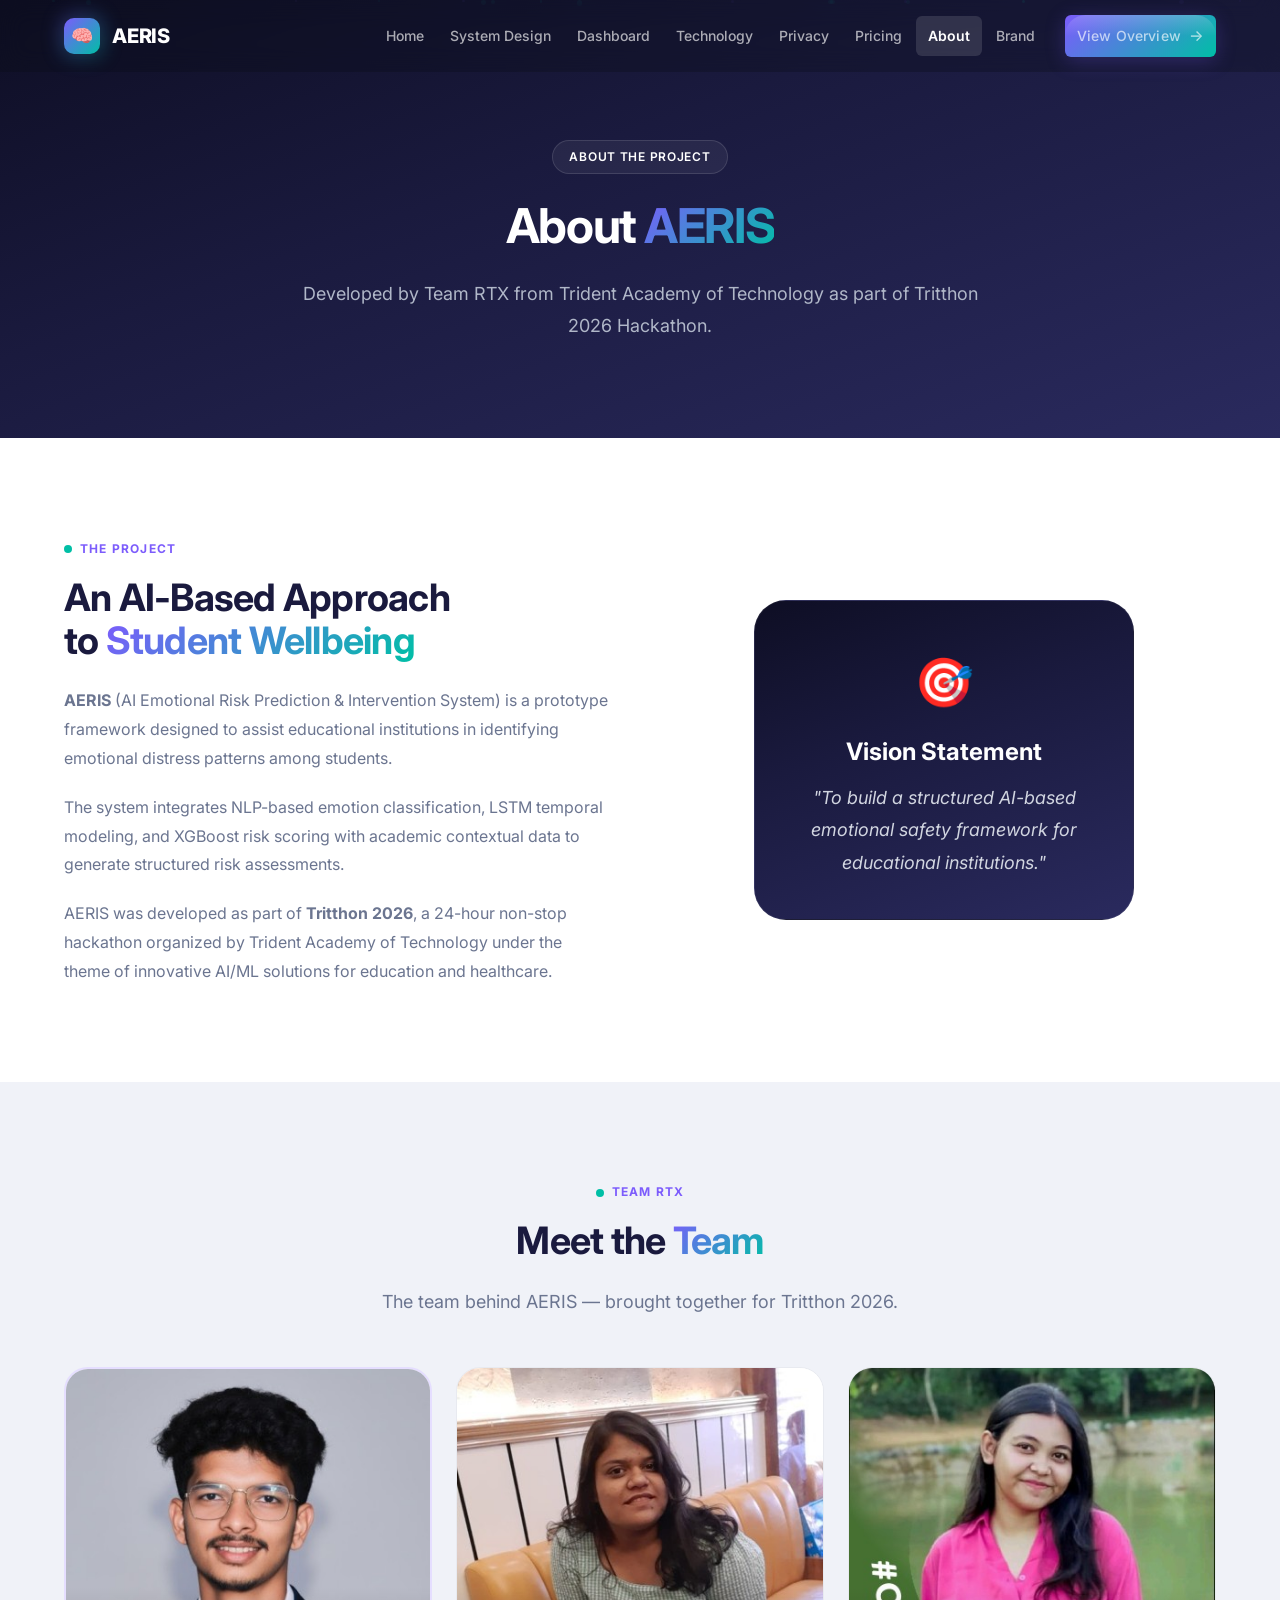
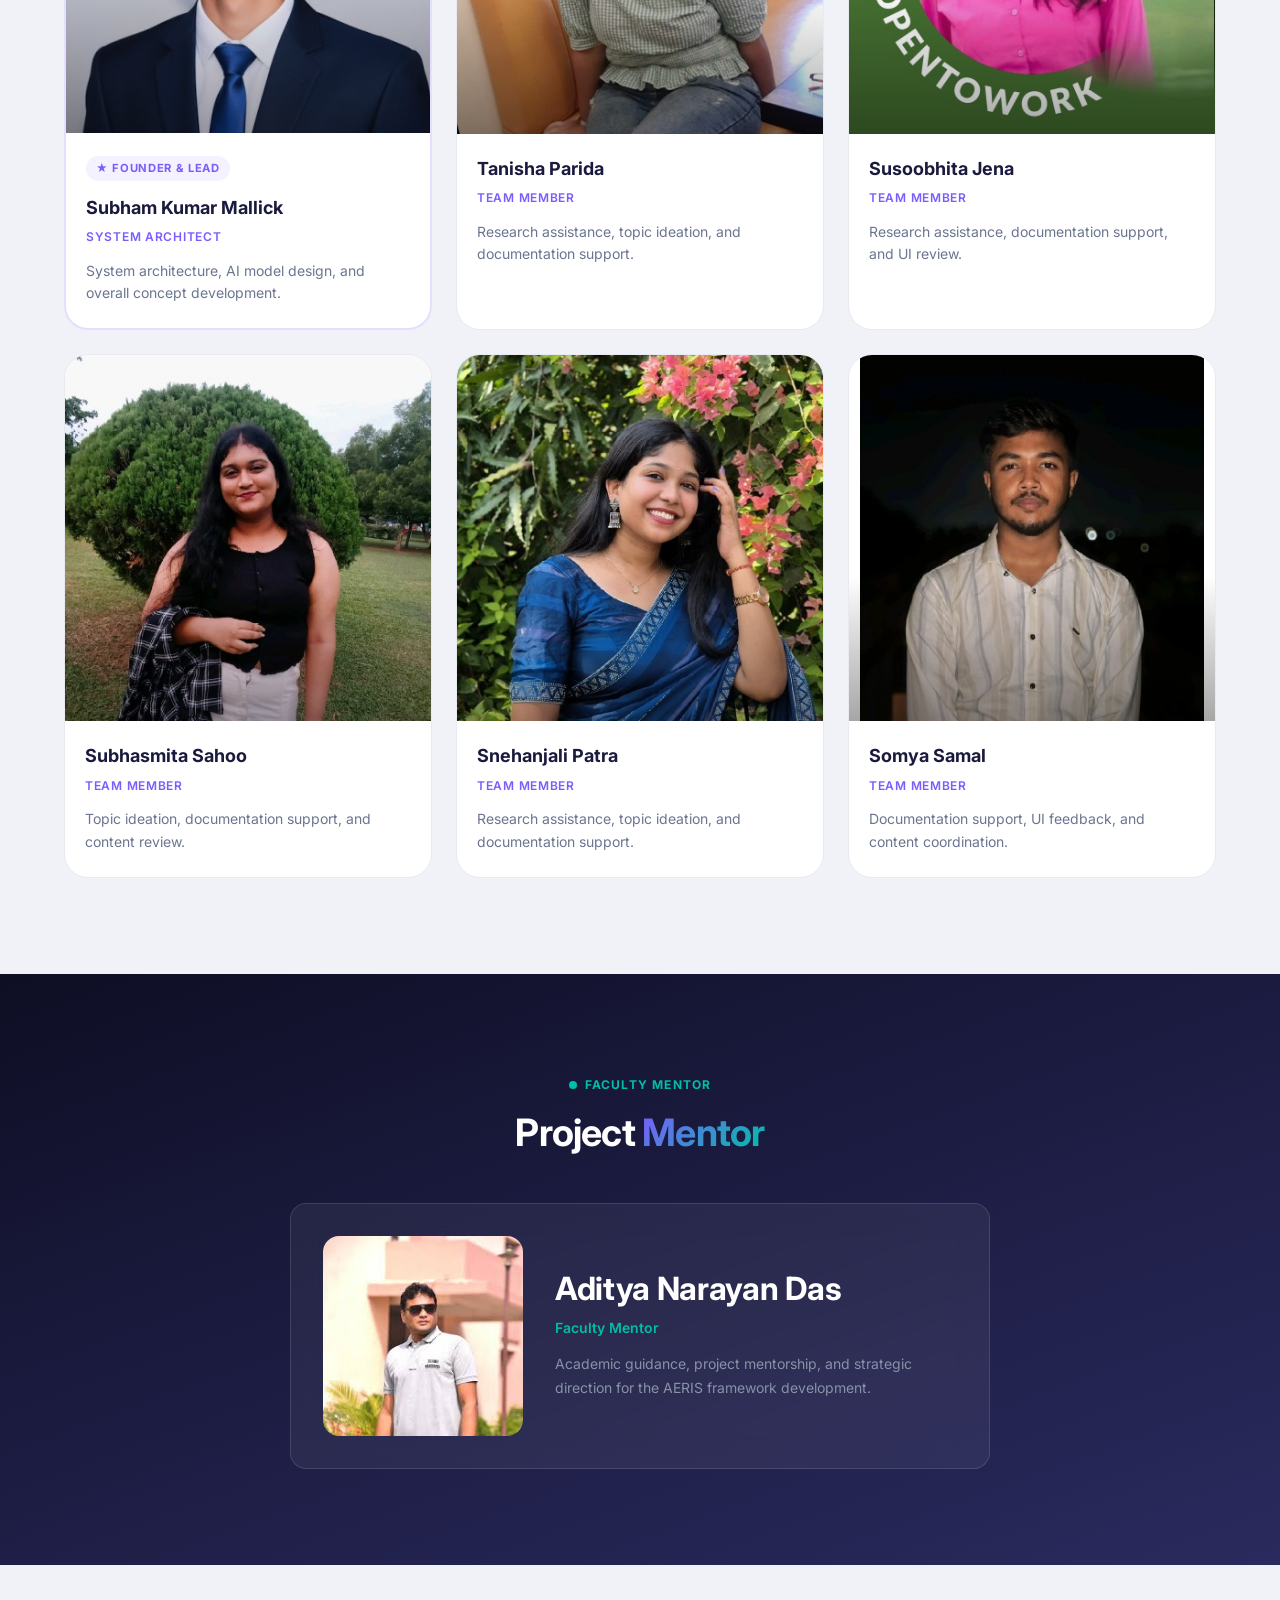
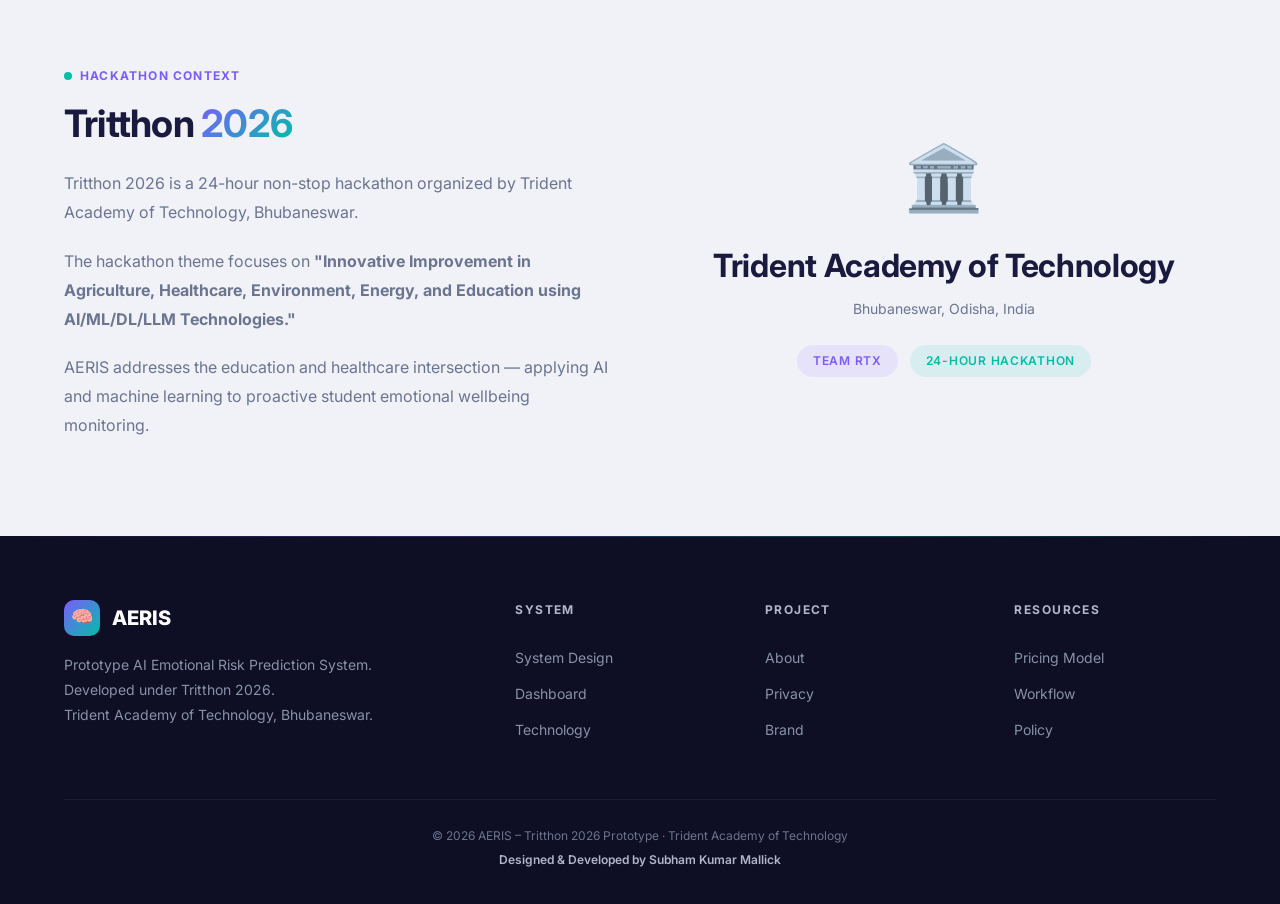
==== about.html @ 519a8e53 "Add files via upload" ====
<!DOCTYPE html>
<html lang="en">

<head>
    <meta charset="UTF-8">
    <meta name="viewport" content="width=device-width, initial-scale=1.0">
    <title>About – AERIS Project, Team RTX &amp; Tritthon 2026</title>
    <meta name="description"
        content="AERIS is developed by Team RTX from Trident Academy of Technology as part of Tritthon 2026 Hackathon.">
    <link rel="stylesheet" href="css/styles.css">
    <link rel="icon"
        href="data:image/svg+xml,<svg xmlns='http://www.w3.org/2000/svg' viewBox='0 0 100 100'><text y='.9em' font-size='90'>🧠</text></svg>">
    <style>
        /* ============================================
       TEAM SECTION STYLES — Scoped to About page
       ============================================ */

        /* Team Card Grid */
        .team-grid {
            display: grid;
            grid-template-columns: repeat(3, 1fr);
            gap: var(--space-6);
        }

        .team-card {
            background: var(--color-white);
            border: 1px solid var(--color-gray-100);
            border-radius: var(--radius-xl);
            overflow: hidden;
            transition: all 0.4s var(--ease-out);
        }

        .team-card:hover {
            transform: translateY(-8px);
            box-shadow: 0 20px 48px rgba(0, 0, 0, 0.1);
            border-color: rgba(124, 92, 252, 0.12);
        }

        /* 4:5 image ratio */
        .team-card-image-wrap {
            position: relative;
            width: 100%;
            padding-top: 100%;
            /* 1:1 square — compact */
            /* 4:5 ratio */
            overflow: hidden;
        }

        .team-card-image-wrap img {
            position: absolute;
            top: 0;
            left: 0;
            width: 100%;
            height: 100%;
            object-fit: cover;
            transition: transform 0.5s var(--ease-out);
        }

        .team-card:hover .team-card-image-wrap img {
            transform: scale(1.04);
        }

        /* Gradient overlay on bottom */
        .team-card-image-wrap::after {
            content: '';
            position: absolute;
            bottom: 0;
            left: 0;
            right: 0;
            height: 40%;
            background: linear-gradient(to top, rgba(0, 0, 0, 0.35), transparent);
            pointer-events: none;
        }

        .team-card-info {
            padding: var(--space-5) var(--space-5) var(--space-6);
        }

        .team-card-name {
            font-size: var(--font-size-lg);
            font-weight: 700;
            color: var(--color-indigo);
            margin-bottom: 4px;
        }

        .team-card-role {
            font-size: var(--font-size-xs);
            font-weight: 600;
            color: var(--color-lavender);
            text-transform: uppercase;
            letter-spacing: 0.06em;
            margin-bottom: var(--space-3);
        }

        .team-card-desc {
            font-size: var(--font-size-sm);
            color: var(--color-gray-500);
            line-height: 1.6;
        }

        /* Leader badge */
        .team-card--leader {
            border: 2px solid rgba(124, 92, 252, 0.2);
        }

        .team-card--leader .team-card-info {
            position: relative;
        }

        .leader-badge {
            display: inline-flex;
            align-items: center;
            gap: 4px;
            background: rgba(124, 92, 252, 0.08);
            color: var(--color-lavender);
            padding: 3px 10px;
            border-radius: var(--radius-full);
            font-size: 0.7rem;
            font-weight: 700;
            text-transform: uppercase;
            letter-spacing: 0.06em;
            margin-bottom: var(--space-3);
        }

        /* Mentor card — distinct style */
        .mentor-card {
            display: flex;
            align-items: center;
            gap: var(--space-8);
            padding: var(--space-8);
            max-width: 700px;
            margin: 0 auto;
        }

        .mentor-avatar {
            width: 120px;
            height: 120px;
            border-radius: var(--radius-lg);
            background: var(--gradient-primary);
            display: flex;
            align-items: center;
            justify-content: center;
            font-size: var(--font-size-4xl);
            color: white;
            font-weight: 800;
            flex-shrink: 0;
        }

        /* Responsive */
        @media (max-width: 992px) {
            .team-grid {
                grid-template-columns: repeat(2, 1fr);
            }
        }

        @media (max-width: 576px) {
            .team-grid {
                grid-template-columns: 1fr;
                max-width: 380px;
                margin: 0 auto;
            }

            .mentor-card {
                flex-direction: column;
                text-align: center;
                gap: var(--space-6);
            }
        }
    </style>
</head>

<body>
    <nav class="navbar" id="navbar" role="navigation" aria-label="Main navigation">
        <div class="container">
            <a href="index.html" class="navbar-brand">
                <div class="navbar-logo">🧠</div>AERIS
            </a>
            <div class="nav-links" id="navLinks">
                <a href="index.html">Home</a>
                <a href="product.html">System Design</a>
                <a href="dashboard.html">Dashboard</a>
                <a href="technology.html">Technology</a>
                <a href="security.html">Privacy</a>
                <a href="pricing.html">Pricing</a>
                <a href="about.html" class="active">About</a>
                <a href="branding.html">Brand</a>
                <div class="nav-cta"><a href="index.html#system-overview" class="btn btn-primary btn-sm">View Overview
                        <span class="btn-arrow">→</span></a></div>
            </div>
            <div class="nav-toggle" id="navToggle" aria-label="Toggle navigation" tabindex="0">
                <span></span><span></span><span></span>
            </div>
        </div>
    </nav>

    <!-- HERO -->
    <section class="section section--dark" style="padding-top: 140px; position: relative;">
        <div class="particles"></div>
        <div class="container text-center" style="position: relative; z-index: 1;">
            <div class="badge badge--glass reveal" style="margin-bottom: var(--space-6);">About the Project</div>
            <h1 class="reveal" style="margin-bottom: var(--space-6);">About <span class="gradient-text">AERIS</span>
            </h1>
            <p class="section-subtitle reveal" style="margin: 0 auto; color: var(--color-gray-300);">
                Developed by Team RTX from Trident Academy of Technology as part of Tritthon 2026 Hackathon.
            </p>
        </div>
    </section>

    <!-- PROJECT CONTEXT -->
    <section class="section" id="about-project">
        <div class="container">
            <div class="grid-2" style="align-items: center; gap: var(--space-16);">
                <div class="reveal-left">
                    <span class="section-label">The Project</span>
                    <h2 class="section-title">An AI-Based Approach to <span class="gradient-text">Student
                            Wellbeing</span></h2>
                    <p
                        style="color: var(--color-gray-500); line-height: 1.8; margin-bottom: var(--space-5); max-width: 700px;">
                        <strong>AERIS</strong> (AI Emotional Risk Prediction &amp; Intervention System) is a prototype
                        framework designed to assist educational institutions in identifying emotional distress patterns
                        among students.
                    </p>
                    <p
                        style="color: var(--color-gray-500); line-height: 1.8; margin-bottom: var(--space-5); max-width: 700px;">
                        The system integrates NLP-based emotion classification, LSTM temporal modeling, and XGBoost risk
                        scoring with academic contextual data to generate structured risk assessments.
                    </p>
                    <p style="color: var(--color-gray-500); line-height: 1.8; max-width: 700px;">
                        AERIS was developed as part of <strong>Tritthon 2026</strong>, a 24-hour non-stop hackathon
                        organized by Trident Academy of Technology under the theme of innovative AI/ML solutions for
                        education and healthcare.
                    </p>
                </div>
                <div class="reveal-right" style="display: flex; justify-content: center;">
                    <div
                        style="background: var(--gradient-hero); border-radius: var(--radius-2xl); padding: var(--space-10); max-width: 380px; text-align: center; border: 1px solid rgba(255,255,255,0.06);">
                        <div style="font-size: 3rem; margin-bottom: var(--space-4);">🎯</div>
                        <h4 style="color: var(--color-white); margin-bottom: var(--space-4);">Vision Statement</h4>
                        <p
                            style="color: var(--color-gray-200); font-size: var(--font-size-lg); font-style: italic; line-height: 1.8;">
                            "To build a structured AI-based emotional safety framework for educational institutions."
                        </p>
                    </div>
                </div>
            </div>
        </div>
    </section>

    <!-- TEAM SECTION -->
    <section class="section section--tinted" id="team">
        <div class="container">
            <div class="text-center" style="margin-bottom: var(--space-12);">
                <span class="section-label reveal">Team RTX</span>
                <h2 class="section-title reveal">Meet the <span class="gradient-text">Team</span></h2>
                <p class="section-subtitle reveal">The team behind AERIS — brought together for Tritthon 2026.</p>
            </div>

            <div class="team-grid stagger-children">

                <!-- LEADER — Subham Kumar Mallick -->
                <div class="team-card team-card--leader reveal">
                    <div class="team-card-image-wrap">
                        <img src="asset/Subham Kumar Mallick.jpeg" alt="Subham Kumar Mallick" loading="lazy">
                    </div>
                    <div class="team-card-info">
                        <div class="leader-badge">★ Founder &amp; Lead</div>
                        <div class="team-card-name">Subham Kumar Mallick</div>
                        <div class="team-card-role">System Architect</div>
                        <p class="team-card-desc">System architecture, AI model design, and overall concept development.
                        </p>
                    </div>
                </div>

                <!-- Tanisha Parida -->
                <div class="team-card reveal">
                    <div class="team-card-image-wrap">
                        <img src="asset/Tanisha Parida.jpeg" alt="Tanisha Parida" loading="lazy">
                    </div>
                    <div class="team-card-info">
                        <div class="team-card-name">Tanisha Parida</div>
                        <div class="team-card-role">Team Member</div>
                        <p class="team-card-desc">Research assistance, topic ideation, and documentation support.</p>
                    </div>
                </div>

                <!-- Susoobhita Jena -->
                <div class="team-card reveal">
                    <div class="team-card-image-wrap">
                        <img src="asset/Susoobhita Jena.jpeg" alt="Susoobhita Jena" loading="lazy">
                    </div>
                    <div class="team-card-info">
                        <div class="team-card-name">Susoobhita Jena</div>
                        <div class="team-card-role">Team Member</div>
                        <p class="team-card-desc">Research assistance, documentation support, and UI review.</p>
                    </div>
                </div>

                <!-- Subhasmita Sahoo -->
                <div class="team-card reveal">
                    <div class="team-card-image-wrap">
                        <img src="asset/Subhasmita Sahoo.jpeg" alt="Subhasmita Sahoo" loading="lazy">
                    </div>
                    <div class="team-card-info">
                        <div class="team-card-name">Subhasmita Sahoo</div>
                        <div class="team-card-role">Team Member</div>
                        <p class="team-card-desc">Topic ideation, documentation support, and content review.</p>
                    </div>
                </div>

                <!-- Snehanjali Patra -->
                <div class="team-card reveal">
                    <div class="team-card-image-wrap">
                        <img src="asset/Snehanjali Patra.jpeg" alt="Snehanjali Patra" loading="lazy">
                    </div>
                    <div class="team-card-info">
                        <div class="team-card-name">Snehanjali Patra</div>
                        <div class="team-card-role">Team Member</div>
                        <p class="team-card-desc">Research assistance, topic ideation, and documentation support.</p>
                    </div>
                </div>

                <!-- Somya Samal -->
                <div class="team-card reveal">
                    <div class="team-card-image-wrap">
                        <img src="asset/Somya Samal.jpeg" alt="Somya Samal" loading="lazy">
                    </div>
                    <div class="team-card-info">
                        <div class="team-card-name">Somya Samal</div>
                        <div class="team-card-role">Team Member</div>
                        <p class="team-card-desc">Documentation support, UI feedback, and content coordination.</p>
                    </div>
                </div>

            </div>
        </div>
    </section>

    <!-- MENTOR -->
    <section class="section section--dark" id="mentor">
        <div class="container">
            <div class="text-center" style="margin-bottom: var(--space-12);">
                <span class="section-label reveal" style="color: var(--color-teal);">Faculty Mentor</span>
                <h2 class="section-title reveal">Project <span class="gradient-text">Mentor</span></h2>
            </div>
            <div class="reveal">
                <div class="card-glass mentor-card">
                    <img src="asset/Aditya Narayan Das.jpeg" alt="Aditya Narayan Das" loading="lazy"
                        style="width:200px;height:200px;border-radius:var(--radius-lg);object-fit:cover;flex-shrink:0;">
                    <div>
                        <h3 style="color: var(--color-white); margin-bottom: var(--space-2);">Aditya Narayan Das</h3>
                        <div
                            style="font-size: var(--font-size-sm); color: var(--color-teal); font-weight: 600; margin-bottom: var(--space-3);">
                            Faculty Mentor</div>
                        <p style="font-size: var(--font-size-sm); color: var(--color-gray-400); line-height: 1.75;">
                            Academic guidance, project mentorship, and strategic direction for the AERIS framework
                            development.</p>
                    </div>
                </div>
            </div>
        </div>
    </section>

    <!-- TRITTHON CONTEXT -->
    <section class="section section--tinted" id="tritthon-context">
        <div class="container">
            <div class="grid-2" style="align-items: center; gap: var(--space-16);">
                <div class="reveal-left">
                    <span class="section-label">Hackathon Context</span>
                    <h2 class="section-title">Tritthon <span class="gradient-text">2026</span></h2>
                    <p
                        style="color: var(--color-gray-500); line-height: 1.8; margin-bottom: var(--space-5); max-width: 700px;">
                        Tritthon 2026 is a 24-hour non-stop hackathon organized by Trident Academy of Technology,
                        Bhubaneswar.
                    </p>
                    <p style="color: var(--color-gray-500); line-height: 1.8; max-width: 700px;">
                        The hackathon theme focuses on <strong>"Innovative Improvement in Agriculture, Healthcare,
                            Environment, Energy, and Education using AI/ML/DL/LLM Technologies."</strong>
                    </p>
                    <p
                        style="color: var(--color-gray-500); line-height: 1.8; margin-top: var(--space-5); max-width: 700px;">
                        AERIS addresses the education and healthcare intersection — applying AI and machine learning to
                        proactive student emotional wellbeing monitoring.
                    </p>
                </div>
                <div class="reveal-right" style="display: flex; justify-content: center;">
                    <div style="text-align: center;">
                        <div style="font-size: 4rem; margin-bottom: var(--space-4);">🏛️</div>
                        <h3 style="margin-bottom: var(--space-3);">Trident Academy of Technology</h3>
                        <p
                            style="font-size: var(--font-size-sm); color: var(--color-gray-500); margin-bottom: var(--space-6);">
                            Bhubaneswar, Odisha, India</p>
                        <div
                            style="display: inline-flex; gap: var(--space-3); flex-wrap: wrap; justify-content: center;">
                            <span class="badge">Team RTX</span>
                            <span class="badge badge--teal">24-Hour Hackathon</span>
                        </div>
                    </div>
                </div>
            </div>
        </div>
    </section>

    <!-- FOOTER -->
    <footer class="footer">
        <div class="container">
            <div class="footer-grid">
                <div>
                    <div class="footer-brand">
                        <div class="navbar-logo">🧠</div>AERIS
                    </div>
                    <p class="footer-desc">Prototype AI Emotional Risk Prediction System.<br>Developed under Tritthon
                        2026.<br>Trident Academy of Technology, Bhubaneswar.</p>
                </div>
                <div>
                    <div class="footer-title">System</div>
                    <div class="footer-links"><a href="product.html">System Design</a><a
                            href="dashboard.html">Dashboard</a><a href="technology.html">Technology</a></div>
                </div>
                <div>
                    <div class="footer-title">Project</div>
                    <div class="footer-links"><a href="about.html">About</a><a href="security.html">Privacy</a><a
                            href="branding.html">Brand</a></div>
                </div>
                <div>
                    <div class="footer-title">Resources</div>
                    <div class="footer-links"><a href="pricing.html">Pricing Model</a><a
                            href="index.html#workflow">Workflow</a><a href="index.html#policy">Policy</a></div>
                </div>
            </div>
            <div class="footer-bottom">
                <div>© 2026 AERIS – Tritthon 2026 Prototype · Trident Academy of Technology</div>
                <div><strong>Designed &amp; Developed by Subham Kumar Mallick</strong></div>
            </div>
        </div>
    </footer>
    <script src="js/main.js"></script>
</body>

</html>
---- css/styles.css ----
/* ============================================
   AERIS Design System v2.0
   AI Emotional Risk Prediction & Intervention
   Designed by Subham Kumar Mallick
   ============================================ */

/* --- Google Fonts --- */
@import url('https://fonts.googleapis.com/css2?family=Inter:wght@300;400;500;600;700;800;900&display=swap');

/* --- CSS Custom Properties --- */
:root {
  /* Brand Colors */
  --color-indigo: #1a1a3e;
  --color-indigo-light: #2a2a5e;
  --color-indigo-dark: #0e0e24;
  --color-teal: #00bfa6;
  --color-teal-light: #33cfbb;
  --color-teal-dark: #009984;
  --color-lavender: #7c5cfc;
  --color-lavender-light: #9b80fd;
  --color-lavender-dark: #5a3ad9;
  --color-coral: #ff6b8a;
  --color-amber: #ffb347;
  --color-sky: #4fc3f7;

  /* Neutral Palette */
  --color-white: #ffffff;
  --color-off-white: #f0f2f8;
  --color-gray-50: #f7f8fb;
  --color-gray-100: #e8eaf0;
  --color-gray-200: #d1d5e0;
  --color-gray-300: #b0b7c8;
  --color-gray-400: #8892a8;
  --color-gray-500: #6b7590;
  --color-gray-600: #4a5268;
  --color-gray-700: #2d3348;
  --color-gray-800: #1c2030;
  --color-dark: #0d0f1a;

  /* Gradients */
  --gradient-primary: linear-gradient(135deg, var(--color-lavender) 0%, var(--color-teal) 100%);
  --gradient-hero: linear-gradient(160deg, #0e0e24 0%, #1a1a3e 40%, #2a2a5e 100%);
  --gradient-card: linear-gradient(135deg, rgba(124, 92, 252, 0.08) 0%, rgba(0, 191, 166, 0.08) 100%);
  --gradient-cta: linear-gradient(135deg, var(--color-lavender) 0%, var(--color-teal) 100%);
  --gradient-section: linear-gradient(180deg, var(--color-off-white) 0%, var(--color-white) 100%);

  /* Glass Effect */
  --glass-bg: rgba(255, 255, 255, 0.06);
  --glass-border: rgba(255, 255, 255, 0.12);
  --glass-bg-light: rgba(255, 255, 255, 0.85);
  --glass-border-light: rgba(255, 255, 255, 0.5);

  /* Typography — fluid scaling */
  --font-family: 'Inter', -apple-system, BlinkMacSystemFont, 'Segoe UI', Roboto, sans-serif;
  --font-size-xs: 0.75rem;
  --font-size-sm: 0.875rem;
  --font-size-base: 1rem;
  --font-size-lg: 1.125rem;
  --font-size-xl: 1.25rem;
  --font-size-2xl: 1.5rem;
  --font-size-3xl: clamp(1.5rem, 1.2rem + 1vw, 2rem);
  --font-size-4xl: clamp(1.75rem, 1.4rem + 1.2vw, 2.5rem);
  --font-size-5xl: clamp(2rem, 1.4rem + 2vw, 3.25rem);

  /* 8px Spacing System */
  --space-1: 4px;
  --space-2: 8px;
  --space-3: 12px;
  --space-4: 16px;
  --space-5: 20px;
  --space-6: 24px;
  --space-8: 32px;
  --space-10: 40px;
  --space-12: 48px;
  --space-16: 64px;
  --space-20: 80px;
  --space-24: 96px;
  --space-32: 128px;

  /* Border Radius */
  --radius-sm: 6px;
  --radius-md: 10px;
  --radius-lg: 16px;
  --radius-xl: 24px;
  --radius-2xl: 32px;
  --radius-full: 999px;

  /* Shadows */
  --shadow-sm: 0 1px 3px rgba(0, 0, 0, 0.06);
  --shadow-md: 0 4px 16px rgba(0, 0, 0, 0.08);
  --shadow-lg: 0 8px 32px rgba(0, 0, 0, 0.1);
  --shadow-xl: 0 16px 48px rgba(0, 0, 0, 0.12);
  --shadow-glow-teal: 0 0 30px rgba(0, 191, 166, 0.25);
  --shadow-glow-lavender: 0 0 30px rgba(124, 92, 252, 0.25);

  /* Transitions */
  --ease-out: cubic-bezier(0.16, 1, 0.3, 1);
  --ease-spring: cubic-bezier(0.34, 1.56, 0.64, 1);
  --transition-fast: 0.15s ease;
  --transition-base: 0.3s var(--ease-out);
  --transition-slow: 0.5s var(--ease-out);

  /* Nav */
  --nav-height: 72px;
  --nav-height-mobile: 64px;
}

/* --- Reset & Base --- */
*,
*::before,
*::after {
  margin: 0;
  padding: 0;
  box-sizing: border-box;
}

html {
  scroll-behavior: smooth;
  font-size: 16px;
  -webkit-font-smoothing: antialiased;
  -moz-osx-font-smoothing: grayscale;
}

body {
  font-family: var(--font-family);
  font-size: var(--font-size-base);
  font-weight: 400;
  line-height: 1.7;
  color: var(--color-gray-700);
  background: var(--color-white);
  overflow-x: hidden;
}

body.nav-open {
  overflow: hidden;
}

a {
  color: inherit;
  text-decoration: none;
  transition: color var(--transition-fast);
}

img {
  max-width: 100%;
  height: auto;
  display: block;
}

ul,
ol {
  list-style: none;
}

button {
  cursor: pointer;
  font-family: inherit;
  border: none;
  background: none;
}

/* --- Layout --- */
.container {
  width: 100%;
  max-width: 1200px;
  margin: 0 auto;
  padding: 0 var(--space-6);
}

.container-narrow {
  max-width: 900px;
}

.container-wide {
  max-width: 1400px;
}

.section {
  padding: var(--space-24) 0;
  position: relative;
}

.section--dark {
  background: var(--gradient-hero);
  color: var(--color-white);
}

.section--light {
  background: var(--gradient-section);
}

.section--tinted {
  background: var(--color-off-white);
}

.text-center {
  text-align: center;
}

.text-left {
  text-align: left;
}

/* --- Typography --- */
h1,
h2,
h3,
h4,
h5,
h6 {
  font-weight: 700;
  line-height: 1.15;
  color: var(--color-indigo);
  text-wrap: balance;
}

.section--dark h1,
.section--dark h2,
.section--dark h3,
.section--dark h4 {
  color: var(--color-white);
}

h1 {
  font-size: var(--font-size-5xl);
  letter-spacing: -0.03em;
}

h2 {
  font-size: var(--font-size-4xl);
  letter-spacing: -0.02em;
}

h3 {
  font-size: var(--font-size-3xl);
  letter-spacing: -0.01em;
}

h4 {
  font-size: var(--font-size-2xl);
}

h5 {
  font-size: var(--font-size-xl);
}

.section-label {
  display: inline-flex;
  align-items: center;
  gap: var(--space-2);
  font-size: var(--font-size-xs);
  font-weight: 700;
  text-transform: uppercase;
  letter-spacing: 0.1em;
  color: var(--color-lavender);
  margin-bottom: var(--space-4);
}

.section-label::before {
  content: '';
  width: 8px;
  height: 8px;
  border-radius: 50%;
  background: var(--color-teal);
  animation: pulse-dot 2s infinite;
}

@keyframes pulse-dot {

  0%,
  100% {
    opacity: 1;
    transform: scale(1);
  }

  50% {
    opacity: 0.5;
    transform: scale(1.4);
  }
}

.section-title {
  margin-bottom: var(--space-6);
}

.section-subtitle {
  font-size: var(--font-size-lg);
  color: var(--color-gray-500);
  max-width: 700px;
  line-height: 1.8;
}

.text-center .section-subtitle {
  margin: 0 auto;
}

.gradient-text {
  background: var(--gradient-primary);
  -webkit-background-clip: text;
  -webkit-text-fill-color: transparent;
  background-clip: text;
}

/* ============================================
   NAVBAR v2 — Pill active + glass backdrop
   ============================================ */
.navbar {
  position: fixed;
  top: 0;
  left: 0;
  right: 0;
  z-index: 1000;
  height: var(--nav-height);
  display: flex;
  align-items: center;
  transition: all 0.4s var(--ease-out);
  background: rgba(13, 15, 26, 0.3);
  backdrop-filter: blur(12px);
  -webkit-backdrop-filter: blur(12px);
}

.navbar.scrolled {
  background: rgba(13, 15, 26, 0.92);
  backdrop-filter: blur(24px);
  -webkit-backdrop-filter: blur(24px);
  height: 60px;
  box-shadow: 0 1px 0 rgba(255, 255, 255, 0.04), 0 4px 24px rgba(0, 0, 0, 0.2);
}

.navbar .container {
  display: flex;
  align-items: center;
  justify-content: space-between;
}

.navbar-brand {
  display: flex;
  align-items: center;
  gap: var(--space-3);
  font-size: var(--font-size-xl);
  font-weight: 800;
  color: var(--color-white);
  letter-spacing: -0.01em;
  z-index: 1002;
}

.navbar-logo {
  width: 36px;
  height: 36px;
  background: var(--gradient-primary);
  border-radius: var(--radius-md);
  display: flex;
  align-items: center;
  justify-content: center;
  font-size: var(--font-size-lg);
  color: var(--color-white);
  position: relative;
}

.navbar-logo::after {
  content: '';
  position: absolute;
  inset: -3px;
  border-radius: var(--radius-md);
  background: var(--gradient-primary);
  z-index: -1;
  opacity: 0.35;
  filter: blur(10px);
}

/* Nav Links — Desktop pill style */
.nav-links {
  display: flex;
  align-items: center;
  gap: 2px;
}

.nav-links a {
  font-size: var(--font-size-sm);
  font-weight: 500;
  color: rgba(255, 255, 255, 0.65);
  padding: var(--space-2) var(--space-3);
  border-radius: var(--radius-sm);
  transition: all 0.25s var(--ease-out);
  position: relative;
}

.nav-links a:hover {
  color: var(--color-white);
  background: rgba(255, 255, 255, 0.07);
}

.nav-links a.active {
  color: var(--color-white);
  background: rgba(255, 255, 255, 0.12);
  font-weight: 600;
}

.nav-links a::after {
  display: none;
}

.nav-cta {
  margin-left: var(--space-4);
}

/* Mobile Nav Toggle */
.nav-toggle {
  display: none;
  flex-direction: column;
  gap: 5px;
  width: 24px;
  cursor: pointer;
  z-index: 1002;
  padding: 8px;
}

.nav-toggle span {
  width: 100%;
  height: 2px;
  background: var(--color-white);
  border-radius: 2px;
  transition: all 0.35s var(--ease-out);
  transform-origin: center;
}

.nav-toggle.active span:nth-child(1) {
  transform: rotate(45deg) translate(5px, 5px);
}

.nav-toggle.active span:nth-child(2) {
  opacity: 0;
  transform: scaleX(0);
}

.nav-toggle.active span:nth-child(3) {
  transform: rotate(-45deg) translate(5px, -5px);
}

/* Mobile Nav Backdrop */
.nav-backdrop {
  display: none;
  position: fixed;
  inset: 0;
  background: rgba(0, 0, 0, 0.5);
  z-index: 998;
  opacity: 0;
  transition: opacity 0.35s var(--ease-out);
  backdrop-filter: blur(4px);
  -webkit-backdrop-filter: blur(4px);
}

.nav-backdrop.visible {
  display: block;
  opacity: 1;
}

/* ============================================
   BUTTONS v2 — Gradient shine + micro-animations
   ============================================ */
.btn {
  display: inline-flex;
  align-items: center;
  justify-content: center;
  gap: var(--space-2);
  padding: 14px 28px;
  font-size: var(--font-size-base);
  font-weight: 600;
  border-radius: var(--radius-full);
  transition: all 0.3s var(--ease-out);
  position: relative;
  overflow: hidden;
  white-space: nowrap;
  letter-spacing: 0.01em;
  cursor: pointer;
}

/* Inner shine */
.btn::before {
  content: '';
  position: absolute;
  top: 0;
  left: 0;
  right: 0;
  height: 50%;
  background: linear-gradient(180deg, rgba(255, 255, 255, 0.18) 0%, rgba(255, 255, 255, 0) 100%);
  border-radius: var(--radius-full) var(--radius-full) 50% 50%;
  pointer-events: none;
  transition: opacity 0.3s;
}

/* Shimmer effect */
.btn::after {
  content: '';
  position: absolute;
  top: 0;
  left: -100%;
  width: 100%;
  height: 100%;
  background: linear-gradient(90deg, transparent, rgba(255, 255, 255, 0.12), transparent);
  transition: left 0.6s var(--ease-out);
}

.btn:hover::after {
  left: 100%;
}

.btn:active {
  transform: scale(0.97) !important;
  transition-duration: 0.1s;
}

/* Arrow icon inside CTA */
.btn .btn-arrow {
  display: inline-flex;
  transition: transform 0.3s var(--ease-out);
  font-size: 1.1em;
}

.btn:hover .btn-arrow {
  transform: translateX(4px);
}

/* Primary Button */
.btn-primary {
  background: var(--gradient-cta);
  color: var(--color-white);
  box-shadow: 0 4px 20px rgba(124, 92, 252, 0.25), 0 1px 3px rgba(0, 0, 0, 0.1);
}

.btn-primary:hover {
  transform: translateY(-2px) scale(1.02);
  box-shadow: 0 8px 32px rgba(124, 92, 252, 0.35), 0 2px 8px rgba(0, 0, 0, 0.1);
}

/* Secondary Button */
.btn-secondary {
  background: transparent;
  color: var(--color-white);
  border: 1.5px solid rgba(255, 255, 255, 0.2);
}

.btn-secondary::before {
  display: none;
}

.btn-secondary:hover {
  border-color: rgba(255, 255, 255, 0.4);
  background: rgba(255, 255, 255, 0.06);
  transform: translateY(-2px) scale(1.02);
}

.btn-secondary--dark {
  color: var(--color-indigo);
  border: 1.5px solid var(--color-gray-200);
  background: transparent;
}

.btn-secondary--dark::before {
  display: none;
}

.btn-secondary--dark:hover {
  border-color: var(--color-lavender);
  color: var(--color-lavender);
  background: rgba(124, 92, 252, 0.04);
  transform: translateY(-2px) scale(1.02);
}

.btn-lg {
  padding: 16px 36px;
  font-size: var(--font-size-lg);
}

.btn-sm {
  padding: 8px 20px;
  font-size: var(--font-size-sm);
}

/* ============================================
   CARDS v2
   ============================================ */
.card {
  background: var(--color-white);
  border: 1px solid var(--color-gray-100);
  border-radius: var(--radius-lg);
  padding: var(--space-8);
  transition: all 0.4s var(--ease-out);
}

.card:hover {
  transform: translateY(-6px);
  box-shadow: 0 16px 48px rgba(0, 0, 0, 0.08), 0 4px 12px rgba(0, 0, 0, 0.03);
  border-color: rgba(124, 92, 252, 0.1);
}

.card-glass {
  background: var(--glass-bg);
  border: 1px solid var(--glass-border);
  backdrop-filter: blur(16px);
  -webkit-backdrop-filter: blur(16px);
  border-radius: var(--radius-lg);
  padding: var(--space-8);
  transition: all 0.4s var(--ease-out);
}

.card-glass:hover {
  background: rgba(255, 255, 255, 0.1);
  transform: translateY(-6px);
  box-shadow: 0 16px 48px rgba(0, 0, 0, 0.12);
  border-color: rgba(255, 255, 255, 0.18);
}

.card-icon {
  width: 56px;
  height: 56px;
  display: flex;
  align-items: center;
  justify-content: center;
  border-radius: var(--radius-md);
  font-size: var(--font-size-2xl);
  margin-bottom: var(--space-5);
  background: var(--gradient-card);
}

.card-title {
  font-size: var(--font-size-xl);
  font-weight: 700;
  margin-bottom: var(--space-3);
  color: var(--color-indigo);
}

.section--dark .card-title {
  color: var(--color-white);
}

.card-text {
  color: var(--color-gray-500);
  font-size: var(--font-size-sm);
  line-height: 1.75;
  max-width: 700px;
}

.section--dark .card-text {
  color: var(--color-gray-300);
}

/* ============================================
   GRID LAYOUTS
   ============================================ */
.grid-2 {
  display: grid;
  grid-template-columns: repeat(2, 1fr);
  gap: var(--space-8);
}

.grid-3 {
  display: grid;
  grid-template-columns: repeat(3, 1fr);
  gap: var(--space-8);
}

.grid-4 {
  display: grid;
  grid-template-columns: repeat(4, 1fr);
  gap: var(--space-6);
}

/* ============================================
   BADGE / TAG
   ============================================ */
.badge {
  display: inline-flex;
  align-items: center;
  gap: var(--space-2);
  padding: 6px var(--space-4);
  font-size: var(--font-size-xs);
  font-weight: 600;
  border-radius: var(--radius-full);
  background: rgba(124, 92, 252, 0.1);
  color: var(--color-lavender);
  text-transform: uppercase;
  letter-spacing: 0.06em;
}

.badge--teal {
  background: rgba(0, 191, 166, 0.1);
  color: var(--color-teal);
}

.badge--glass {
  background: var(--glass-bg);
  color: var(--color-white);
  border: 1px solid var(--glass-border);
}

/* ============================================
   TABS
   ============================================ */
.tabs {
  display: flex;
  gap: 2px;
  padding: 3px;
  background: var(--color-off-white);
  border-radius: var(--radius-full);
  width: fit-content;
  margin: 0 auto var(--space-12);
  border: 1px solid var(--color-gray-100);
}

.tab-btn {
  padding: var(--space-3) var(--space-6);
  font-size: var(--font-size-sm);
  font-weight: 600;
  color: var(--color-gray-500);
  border-radius: var(--radius-full);
  transition: all 0.3s var(--ease-out);
}

.tab-btn.active {
  background: var(--color-white);
  color: var(--color-indigo);
  box-shadow: var(--shadow-md);
}

.tab-btn:hover:not(.active) {
  color: var(--color-indigo);
}

.tab-content {
  display: none;
  animation: slideUp 0.4s var(--ease-out);
}

.tab-content.active {
  display: block;
}

@keyframes slideUp {
  from {
    opacity: 0;
    transform: translateY(12px);
  }

  to {
    opacity: 1;
    transform: translateY(0);
  }
}

/* ============================================
   PRICING
   ============================================ */
.pricing-card {
  background: var(--color-white);
  border: 2px solid var(--color-gray-100);
  border-radius: var(--radius-xl);
  padding: var(--space-10);
  text-align: center;
  transition: all 0.4s var(--ease-out);
  position: relative;
}

.pricing-card:hover {
  transform: translateY(-8px);
  box-shadow: var(--shadow-xl);
}

.pricing-card.featured {
  border-color: var(--color-lavender);
  background: var(--gradient-hero);
  color: var(--color-white);
  transform: scale(1.04);
}

.pricing-card.featured:hover {
  transform: scale(1.04) translateY(-8px);
}

.pricing-card.featured .pricing-tier {
  color: var(--color-teal-light);
}

.pricing-card.featured .pricing-price {
  color: var(--color-white);
}

.pricing-card.featured .pricing-feature {
  color: var(--color-gray-300);
}

.pricing-badge {
  position: absolute;
  top: -14px;
  left: 50%;
  transform: translateX(-50%);
  background: var(--gradient-cta);
  color: var(--color-white);
  padding: var(--space-2) var(--space-6);
  border-radius: var(--radius-full);
  font-size: var(--font-size-xs);
  font-weight: 700;
  text-transform: uppercase;
  letter-spacing: 0.06em;
}

.pricing-tier {
  font-size: var(--font-size-sm);
  font-weight: 700;
  text-transform: uppercase;
  letter-spacing: 0.1em;
  color: var(--color-lavender);
  margin-bottom: var(--space-4);
}

.pricing-price {
  font-size: var(--font-size-5xl);
  font-weight: 800;
  color: var(--color-indigo);
  line-height: 1;
  margin-bottom: var(--space-2);
}

.pricing-price span {
  font-size: var(--font-size-lg);
  font-weight: 400;
  opacity: 0.6;
}

.pricing-desc {
  font-size: var(--font-size-sm);
  color: var(--color-gray-400);
  margin-bottom: var(--space-8);
}

.pricing-features {
  text-align: left;
  margin-bottom: var(--space-8);
}

.pricing-feature {
  display: flex;
  align-items: center;
  gap: var(--space-3);
  padding: var(--space-3) 0;
  font-size: var(--font-size-sm);
  color: var(--color-gray-600);
  border-bottom: 1px solid var(--color-gray-100);
}

.pricing-card.featured .pricing-feature {
  border-bottom-color: rgba(255, 255, 255, 0.08);
}

.pricing-feature .check {
  color: var(--color-teal);
  font-weight: 700;
  font-size: var(--font-size-lg);
}

.pricing-feature .cross {
  color: var(--color-gray-300);
  font-weight: 700;
  font-size: var(--font-size-lg);
}

/* ============================================
   HEATMAP
   ============================================ */
.heatmap-grid {
  display: grid;
  grid-template-columns: repeat(12, 1fr);
  gap: 4px;
  padding: var(--space-6);
  background: rgba(0, 0, 0, 0.2);
  border-radius: var(--radius-lg);
  border: 1px solid var(--glass-border);
}

.heatmap-cell {
  aspect-ratio: 1;
  border-radius: var(--radius-sm);
  transition: all 0.3s var(--ease-out);
  cursor: pointer;
}

.heatmap-cell:hover {
  transform: scale(1.35);
  z-index: 1;
  box-shadow: 0 0 12px currentColor;
}

.heat-1 {
  background: #00bfa6;
  opacity: 0.25;
}

.heat-2 {
  background: #00bfa6;
  opacity: 0.55;
}

.heat-3 {
  background: #00bfa6;
}

.heat-4 {
  background: #ffb347;
  opacity: 0.6;
}

.heat-5 {
  background: #ffb347;
}

.heat-6 {
  background: #ff6b8a;
  opacity: 0.6;
}

.heat-7 {
  background: #ff6b8a;
}

/* ============================================
   DASHBOARD PREVIEW
   ============================================ */
.dashboard-preview {
  background: var(--color-indigo-dark);
  border: 1px solid rgba(255, 255, 255, 0.08);
  border-radius: var(--radius-xl);
  overflow: hidden;
  box-shadow: var(--shadow-xl), 0 0 0 1px rgba(255, 255, 255, 0.04);
}

.dashboard-titlebar {
  display: flex;
  align-items: center;
  gap: var(--space-2);
  padding: var(--space-3) var(--space-4);
  background: rgba(0, 0, 0, 0.3);
}

.dashboard-dot {
  width: 10px;
  height: 10px;
  border-radius: 50%;
}

.dashboard-dot:nth-child(1) {
  background: #ff5f57;
}

.dashboard-dot:nth-child(2) {
  background: #ffbd2e;
}

.dashboard-dot:nth-child(3) {
  background: #28c840;
}

.dashboard-body {
  padding: var(--space-6);
  display: grid;
  grid-template-columns: 200px 1fr;
  gap: var(--space-4);
  min-height: 400px;
}

.dashboard-sidebar {
  background: rgba(255, 255, 255, 0.03);
  border-radius: var(--radius-md);
  padding: var(--space-4);
  border: 1px solid rgba(255, 255, 255, 0.04);
}

.dashboard-sidebar-item {
  display: flex;
  align-items: center;
  gap: var(--space-3);
  padding: var(--space-3);
  border-radius: var(--radius-sm);
  font-size: var(--font-size-sm);
  color: var(--color-gray-400);
  transition: all var(--transition-fast);
  cursor: pointer;
}

.dashboard-sidebar-item:hover,
.dashboard-sidebar-item.active {
  background: rgba(124, 92, 252, 0.15);
  color: var(--color-white);
}

.dashboard-content {
  background: rgba(255, 255, 255, 0.03);
  border-radius: var(--radius-md);
  padding: var(--space-6);
  border: 1px solid rgba(255, 255, 255, 0.04);
}

.dashboard-metric {
  background: rgba(255, 255, 255, 0.04);
  border: 1px solid rgba(255, 255, 255, 0.06);
  border-radius: var(--radius-md);
  padding: var(--space-4);
  text-align: center;
  transition: all 0.3s var(--ease-out);
}

.dashboard-metric:hover {
  background: rgba(255, 255, 255, 0.07);
  border-color: rgba(255, 255, 255, 0.1);
}

.dashboard-metric-value {
  font-size: var(--font-size-3xl);
  font-weight: 800;
  color: var(--color-teal);
}

.dashboard-metric-label {
  font-size: var(--font-size-xs);
  color: var(--color-gray-400);
  margin-top: var(--space-1);
}

/* Mini Chart */
.mini-chart {
  display: flex;
  align-items: flex-end;
  gap: 3px;
  height: 60px;
  padding: var(--space-2) 0;
}

.mini-chart-bar {
  flex: 1;
  border-radius: 2px 2px 0 0;
  background: var(--color-teal);
  opacity: 0.8;
  transition: all var(--transition-base);
}

.mini-chart-bar:hover {
  opacity: 1;
  background: var(--color-lavender);
}

/* Risk Gauge */
.risk-gauge {
  position: relative;
  width: 200px;
  height: 100px;
  margin: 0 auto;
}

.risk-gauge-arc {
  width: 200px;
  height: 100px;
  border-radius: 100px 100px 0 0;
  background: conic-gradient(from 180deg at 50% 100%, #00bfa6 0deg, #ffb347 90deg, #ff6b8a 180deg);
  position: relative;
  overflow: hidden;
}

.risk-gauge-needle {
  position: absolute;
  bottom: 0;
  left: 50%;
  width: 3px;
  height: 80px;
  background: var(--color-white);
  transform-origin: bottom center;
  transform: translateX(-50%) rotate(-45deg);
  border-radius: 2px;
  transition: transform 1.5s var(--ease-spring);
}

.risk-gauge-center {
  position: absolute;
  bottom: -10px;
  left: 50%;
  transform: translateX(-50%);
  width: 20px;
  height: 20px;
  background: var(--color-white);
  border-radius: 50%;
  box-shadow: var(--shadow-md);
}

/* ============================================
   ESCALATION LEVELS
   ============================================ */
.escalation-levels {
  display: flex;
  flex-direction: column;
  gap: var(--space-4);
}

.escalation-level {
  display: flex;
  align-items: center;
  gap: var(--space-6);
  padding: var(--space-6);
  border-radius: var(--radius-lg);
  background: var(--color-white);
  border-left: 4px solid;
  box-shadow: var(--shadow-sm);
  transition: all 0.35s var(--ease-out);
}

.escalation-level:hover {
  transform: translateX(8px);
  box-shadow: var(--shadow-md);
}

.escalation-level.level-1 {
  border-left-color: var(--color-teal);
}

.escalation-level.level-2 {
  border-left-color: var(--color-sky);
}

.escalation-level.level-3 {
  border-left-color: var(--color-amber);
}

.escalation-level.level-4 {
  border-left-color: var(--color-coral);
}

.escalation-number {
  width: 48px;
  height: 48px;
  border-radius: 50%;
  display: flex;
  align-items: center;
  justify-content: center;
  font-size: var(--font-size-xl);
  font-weight: 800;
  color: var(--color-white);
  flex-shrink: 0;
}

.level-1 .escalation-number {
  background: var(--color-teal);
}

.level-2 .escalation-number {
  background: var(--color-sky);
}

.level-3 .escalation-number {
  background: var(--color-amber);
}

.level-4 .escalation-number {
  background: var(--color-coral);
}

.escalation-title {
  font-weight: 700;
  font-size: var(--font-size-lg);
  color: var(--color-indigo);
  margin-bottom: var(--space-1);
}

.escalation-desc {
  font-size: var(--font-size-sm);
  color: var(--color-gray-500);
}

/* ============================================
   TIMELINE
   ============================================ */
.timeline {
  position: relative;
  padding-left: var(--space-10);
}

.timeline::before {
  content: '';
  position: absolute;
  left: 15px;
  top: 0;
  bottom: 0;
  width: 2px;
  background: var(--gradient-primary);
}

.timeline-item {
  position: relative;
  margin-bottom: var(--space-10);
}

.timeline-dot {
  position: absolute;
  left: calc(-1 * var(--space-10) + 8px);
  width: 16px;
  height: 16px;
  border-radius: 50%;
  background: var(--color-lavender);
  border: 3px solid var(--color-white);
  box-shadow: var(--shadow-glow-lavender);
}

.timeline-year {
  font-size: var(--font-size-sm);
  font-weight: 700;
  color: var(--color-teal);
  margin-bottom: var(--space-2);
}

.timeline-title {
  font-size: var(--font-size-xl);
  font-weight: 700;
  margin-bottom: var(--space-2);
}

.timeline-desc {
  color: var(--color-gray-500);
  font-size: var(--font-size-sm);
}

/* ============================================
   STATS
   ============================================ */
.stat-card {
  text-align: center;
  padding: var(--space-8);
}

.stat-number {
  font-size: var(--font-size-5xl);
  font-weight: 800;
  background: var(--gradient-primary);
  -webkit-background-clip: text;
  -webkit-text-fill-color: transparent;
  background-clip: text;
  line-height: 1;
  margin-bottom: var(--space-3);
}

.stat-label {
  font-size: var(--font-size-sm);
  color: var(--color-gray-500);
  font-weight: 500;
}

/* ============================================
   STEPS FLOW
   ============================================ */
.steps-flow {
  display: flex;
  align-items: flex-start;
  gap: var(--space-4);
  position: relative;
}

.step-card {
  flex: 1;
  text-align: center;
  position: relative;
}

.step-number {
  width: 48px;
  height: 48px;
  margin: 0 auto var(--space-4);
  border-radius: 50%;
  background: var(--gradient-primary);
  display: flex;
  align-items: center;
  justify-content: center;
  font-weight: 800;
  color: var(--color-white);
  font-size: var(--font-size-lg);
  position: relative;
  z-index: 1;
}

.step-connector {
  position: absolute;
  top: 24px;
  left: calc(50% + 24px);
  right: calc(-50% + 24px);
  height: 2px;
  background: var(--color-gray-200);
}

.step-connector::after {
  content: '→';
  position: absolute;
  right: -6px;
  top: -10px;
  color: var(--color-gray-300);
  font-size: var(--font-size-lg);
}

.step-card:last-child .step-connector {
  display: none;
}

.step-title {
  font-weight: 700;
  margin-bottom: var(--space-2);
  font-size: var(--font-size-base);
}

.step-desc {
  font-size: var(--font-size-sm);
  color: var(--color-gray-500);
}

.section--dark .step-desc {
  color: var(--color-gray-300);
}

.section--dark .step-connector {
  background: rgba(255, 255, 255, 0.15);
}

/* Progress Bar */
.progress-bar {
  width: 100%;
  height: 8px;
  background: var(--color-gray-100);
  border-radius: var(--radius-full);
  overflow: hidden;
}

.progress-fill {
  height: 100%;
  border-radius: var(--radius-full);
  background: var(--gradient-primary);
  transition: width 1.5s var(--ease-spring);
}

/* CTA Banner */
.cta-banner {
  background: var(--gradient-cta);
  border-radius: var(--radius-2xl);
  padding: var(--space-16) var(--space-12);
  text-align: center;
  position: relative;
  overflow: hidden;
}

.cta-banner::before {
  content: '';
  position: absolute;
  top: -50%;
  right: -20%;
  width: 400px;
  height: 400px;
  border-radius: 50%;
  background: rgba(255, 255, 255, 0.08);
}

.cta-banner::after {
  content: '';
  position: absolute;
  bottom: -40%;
  left: -10%;
  width: 300px;
  height: 300px;
  border-radius: 50%;
  background: rgba(255, 255, 255, 0.05);
}

.cta-banner h2 {
  color: var(--color-white);
  margin-bottom: var(--space-4);
  position: relative;
  z-index: 1;
}

.cta-banner p {
  color: rgba(255, 255, 255, 0.85);
  margin-bottom: var(--space-8);
  position: relative;
  z-index: 1;
}

.cta-banner .btn {
  position: relative;
  z-index: 1;
}

/* ============================================
   COLOR SWATCHES (Branding)
   ============================================ */
.color-swatch {
  border-radius: var(--radius-lg);
  overflow: hidden;
  box-shadow: var(--shadow-md);
  transition: all 0.3s var(--ease-out);
}

.color-swatch:hover {
  transform: translateY(-4px);
  box-shadow: var(--shadow-lg);
}

.color-swatch-preview {
  height: 120px;
  display: flex;
  align-items: flex-end;
  padding: var(--space-3);
}

.color-swatch-info {
  padding: var(--space-4);
  background: var(--color-white);
}

.color-swatch-name {
  font-weight: 700;
  font-size: var(--font-size-sm);
  color: var(--color-indigo);
}

.color-swatch-hex {
  font-size: var(--font-size-xs);
  color: var(--color-gray-400);
  font-family: 'SF Mono', 'Cascadia Mono', monospace;
}

/* ============================================
   FOOTER v2
   ============================================ */
.footer {
  background: var(--color-indigo-dark);
  color: var(--color-gray-400);
  padding: var(--space-16) 0 var(--space-8);
  position: relative;
}

.footer::before {
  content: '';
  position: absolute;
  top: 0;
  left: 0;
  right: 0;
  height: 1px;
  background: linear-gradient(90deg, transparent 0%, rgba(124, 92, 252, 0.3) 30%, rgba(0, 191, 166, 0.3) 70%, transparent 100%);
}

.footer-grid {
  display: grid;
  grid-template-columns: 2fr 1fr 1fr 1fr;
  gap: var(--space-12);
  margin-bottom: var(--space-12);
}

.footer-brand {
  display: flex;
  align-items: center;
  gap: var(--space-3);
  font-size: var(--font-size-xl);
  font-weight: 800;
  color: var(--color-white);
  margin-bottom: var(--space-4);
}

.footer-desc {
  font-size: var(--font-size-sm);
  line-height: 1.8;
  margin-bottom: var(--space-6);
}

.footer-title {
  font-size: var(--font-size-xs);
  font-weight: 700;
  color: var(--color-gray-300);
  text-transform: uppercase;
  letter-spacing: 0.12em;
  margin-bottom: var(--space-5);
}

.footer-links a {
  display: block;
  font-size: var(--font-size-sm);
  padding: 6px 0;
  transition: color var(--transition-fast);
}

.footer-links a:hover {
  color: var(--color-teal);
}

.footer-bottom {
  border-top: 1px solid rgba(255, 255, 255, 0.06);
  padding-top: var(--space-6);
  text-align: center;
  font-size: var(--font-size-xs);
  line-height: 2;
  color: var(--color-gray-500);
}

.footer-bottom strong {
  color: var(--color-gray-300);
  font-weight: 600;
}

/* ============================================
   SCROLL REVEAL ANIMATIONS
   ============================================ */
.reveal {
  opacity: 0;
  transform: translateY(24px);
  transition: opacity 0.7s var(--ease-out), transform 0.7s var(--ease-out);
}

.reveal.visible {
  opacity: 1;
  transform: translateY(0);
}

.reveal-left {
  opacity: 0;
  transform: translateX(-32px);
  transition: opacity 0.7s var(--ease-out), transform 0.7s var(--ease-out);
}

.reveal-left.visible {
  opacity: 1;
  transform: translateX(0);
}

.reveal-right {
  opacity: 0;
  transform: translateX(32px);
  transition: opacity 0.7s var(--ease-out), transform 0.7s var(--ease-out);
}

.reveal-right.visible {
  opacity: 1;
  transform: translateX(0);
}

.reveal-scale {
  opacity: 0;
  transform: scale(0.92);
  transition: opacity 0.7s var(--ease-out), transform 0.7s var(--ease-out);
}

.reveal-scale.visible {
  opacity: 1;
  transform: scale(1);
}

/* Stagger children */
.stagger-children>*:nth-child(1) {
  transition-delay: 0s;
}

.stagger-children>*:nth-child(2) {
  transition-delay: 0.08s;
}

.stagger-children>*:nth-child(3) {
  transition-delay: 0.16s;
}

.stagger-children>*:nth-child(4) {
  transition-delay: 0.24s;
}

.stagger-children>*:nth-child(5) {
  transition-delay: 0.32s;
}

.stagger-children>*:nth-child(6) {
  transition-delay: 0.40s;
}

/* ============================================
   FLOATING PARTICLES
   ============================================ */
.particles {
  position: absolute;
  inset: 0;
  overflow: hidden;
  pointer-events: none;
}

.particle {
  position: absolute;
  width: 6px;
  height: 6px;
  border-radius: 50%;
  background: var(--color-teal);
  opacity: 0.15;
  animation: float-particle linear infinite;
}

@keyframes float-particle {
  0% {
    transform: translateY(100vh) rotate(0deg);
    opacity: 0;
  }

  10% {
    opacity: 0.15;
  }

  90% {
    opacity: 0.15;
  }

  100% {
    transform: translateY(-100px) rotate(720deg);
    opacity: 0;
  }
}

/* ============================================
   RESPONSIVE: ≤1200px
   ============================================ */
@media (max-width: 1200px) {
  .nav-links a {
    font-size: var(--font-size-xs);
    padding: 6px 8px;
  }
}

/* ============================================
   RESPONSIVE: Tablet ≤992px
   ============================================ */
@media (max-width: 992px) {
  .section {
    padding: var(--space-20) 0;
  }

  .grid-3 {
    grid-template-columns: repeat(2, 1fr);
  }

  .grid-4 {
    grid-template-columns: repeat(2, 1fr);
  }

  .footer-grid {
    grid-template-columns: repeat(2, 1fr);
    gap: var(--space-8);
  }

  .steps-flow {
    flex-direction: column;
    align-items: center;
  }

  .step-connector {
    display: none !important;
  }

  .escalation-level {
    padding: var(--space-4);
    gap: var(--space-4);
  }

  /* Mobile nav */
  .nav-links {
    position: fixed;
    top: 0;
    right: -100%;
    width: 320px;
    max-width: 85vw;
    height: 100vh;
    background: rgba(13, 15, 26, 0.98);
    backdrop-filter: blur(24px);
    -webkit-backdrop-filter: blur(24px);
    flex-direction: column;
    align-items: flex-start;
    justify-content: flex-start;
    padding: calc(var(--nav-height) + var(--space-8)) var(--space-8) var(--space-8);
    gap: 0;
    z-index: 999;
    transition: right 0.4s var(--ease-out);
    border-left: 1px solid rgba(255, 255, 255, 0.06);
    overflow-y: auto;
  }

  .nav-links.open {
    right: 0;
  }

  .nav-links a {
    font-size: var(--font-size-lg);
    color: var(--color-white);
    padding: var(--space-4) var(--space-4);
    border-radius: var(--radius-md);
    width: 100%;
    border-bottom: 1px solid rgba(255, 255, 255, 0.04);
  }

  .nav-links a.active {
    background: rgba(255, 255, 255, 0.08);
  }

  .nav-links a:hover {
    background: rgba(255, 255, 255, 0.06);
  }

  .nav-cta {
    margin-left: 0;
    margin-top: var(--space-6);
    width: 100%;
  }

  .nav-cta .btn {
    width: 100%;
    justify-content: center;
  }

  .nav-toggle {
    display: flex;
  }
}

/* ============================================
   RESPONSIVE: Mobile ≤768px
   ============================================ */
@media (max-width: 768px) {
  .section {
    padding: var(--space-16) 0;
  }

  .grid-2,
  .grid-3 {
    grid-template-columns: 1fr;
    gap: var(--space-6);
  }

  .grid-4 {
    grid-template-columns: repeat(2, 1fr);
    gap: var(--space-4);
  }

  .footer-grid {
    grid-template-columns: 1fr;
    gap: var(--space-8);
  }

  .footer-bottom {
    text-align: center;
  }

  .dashboard-body {
    grid-template-columns: 1fr;
  }

  .dashboard-sidebar {
    display: none;
  }

  .pricing-card {
    padding: var(--space-8);
  }

  .pricing-card.featured {
    transform: scale(1);
  }

  .pricing-card.featured:hover {
    transform: translateY(-6px);
  }

  .pricing-price {
    font-size: var(--font-size-4xl);
  }

  .tabs {
    width: 100%;
    border-radius: var(--radius-lg);
    flex-wrap: wrap;
  }

  .tab-btn {
    flex: 1;
    min-width: 0;
    padding: var(--space-3) var(--space-3);
    font-size: var(--font-size-xs);
    text-align: center;
  }

  .cta-banner {
    padding: var(--space-10) var(--space-6);
  }

  .heatmap-grid {
    grid-template-columns: repeat(8, 1fr);
    gap: 3px;
  }

  .escalation-level {
    flex-direction: column;
    text-align: center;
    gap: var(--space-3);
  }

  .escalation-level:hover {
    transform: translateY(-4px);
  }

  .btn-lg {
    padding: 14px 28px;
    font-size: var(--font-size-base);
    width: 100%;
    justify-content: center;
  }

  .color-swatch-preview {
    height: 80px;
  }

  .section-subtitle {
    font-size: var(--font-size-base);
  }

  .navbar {
    height: var(--nav-height-mobile);
  }

  .navbar.scrolled {
    height: 56px;
  }
}

/* ============================================
   RESPONSIVE: Small ≤576px
   ============================================ */
@media (max-width: 576px) {
  .container {
    padding: 0 var(--space-4);
  }

  .section {
    padding: var(--space-12) 0;
  }

  .grid-4 {
    grid-template-columns: 1fr;
  }

  .card,
  .card-glass {
    padding: var(--space-6);
  }

  .heatmap-grid {
    grid-template-columns: repeat(6, 1fr);
  }

  .tabs {
    gap: 0;
  }

  .tab-btn {
    padding: 8px 10px;
    font-size: 0.7rem;
  }

  .badge,
  .badge--glass {
    font-size: 0.65rem;
    padding: 4px 10px;
  }
}

/* ============================================
   ACCESSIBILITY
   ============================================ */
:focus-visible {
  outline: 2px solid var(--color-teal);
  outline-offset: 2px;
}

.btn:focus-visible {
  outline: 2px solid var(--color-teal);
  outline-offset: 3px;
  box-shadow: 0 0 0 4px rgba(0, 191, 166, 0.2);
}

@media (prefers-reduced-motion: reduce) {

  *,
  *::before,
  *::after {
    animation-duration: 0.01ms !important;
    animation-iteration-count: 1 !important;
    transition-duration: 0.01ms !important;
  }

  .reveal,
  .reveal-left,
  .reveal-right,
  .reveal-scale {
    opacity: 1;
    transform: none;
  }
}
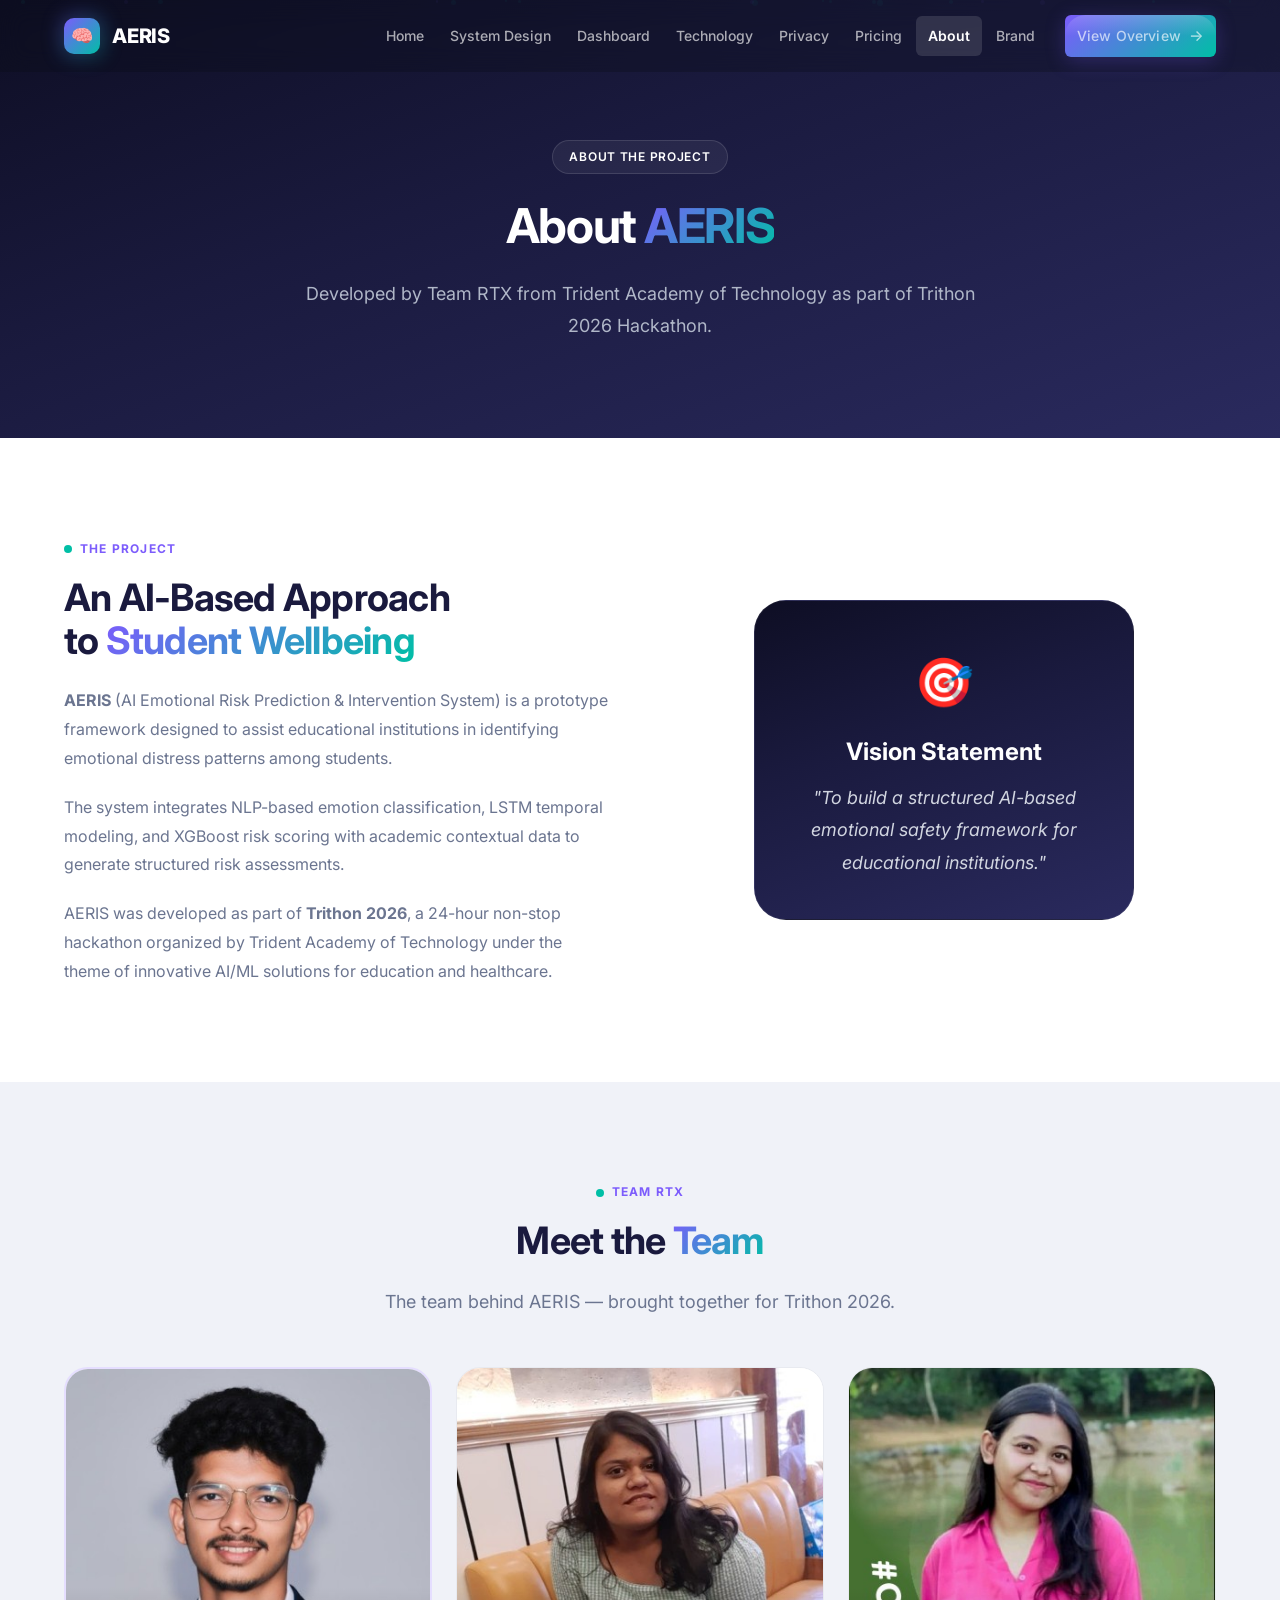
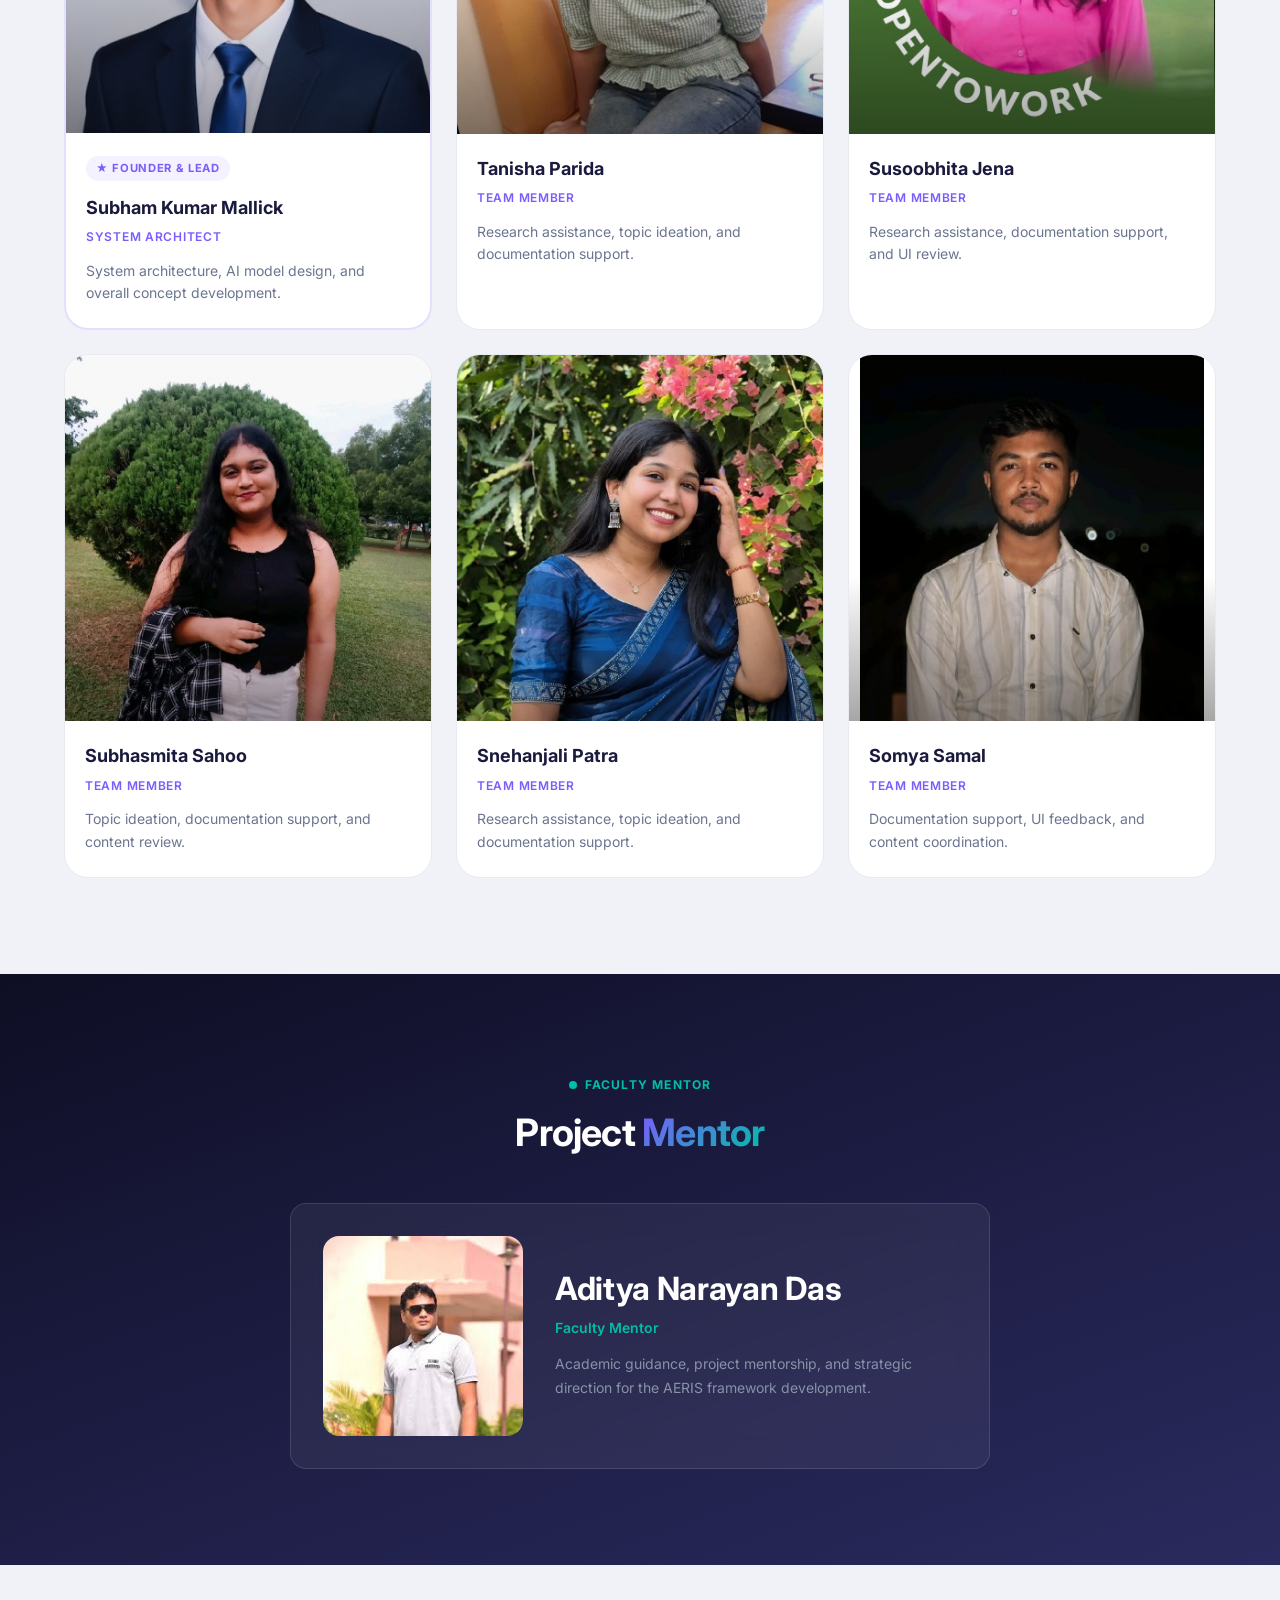
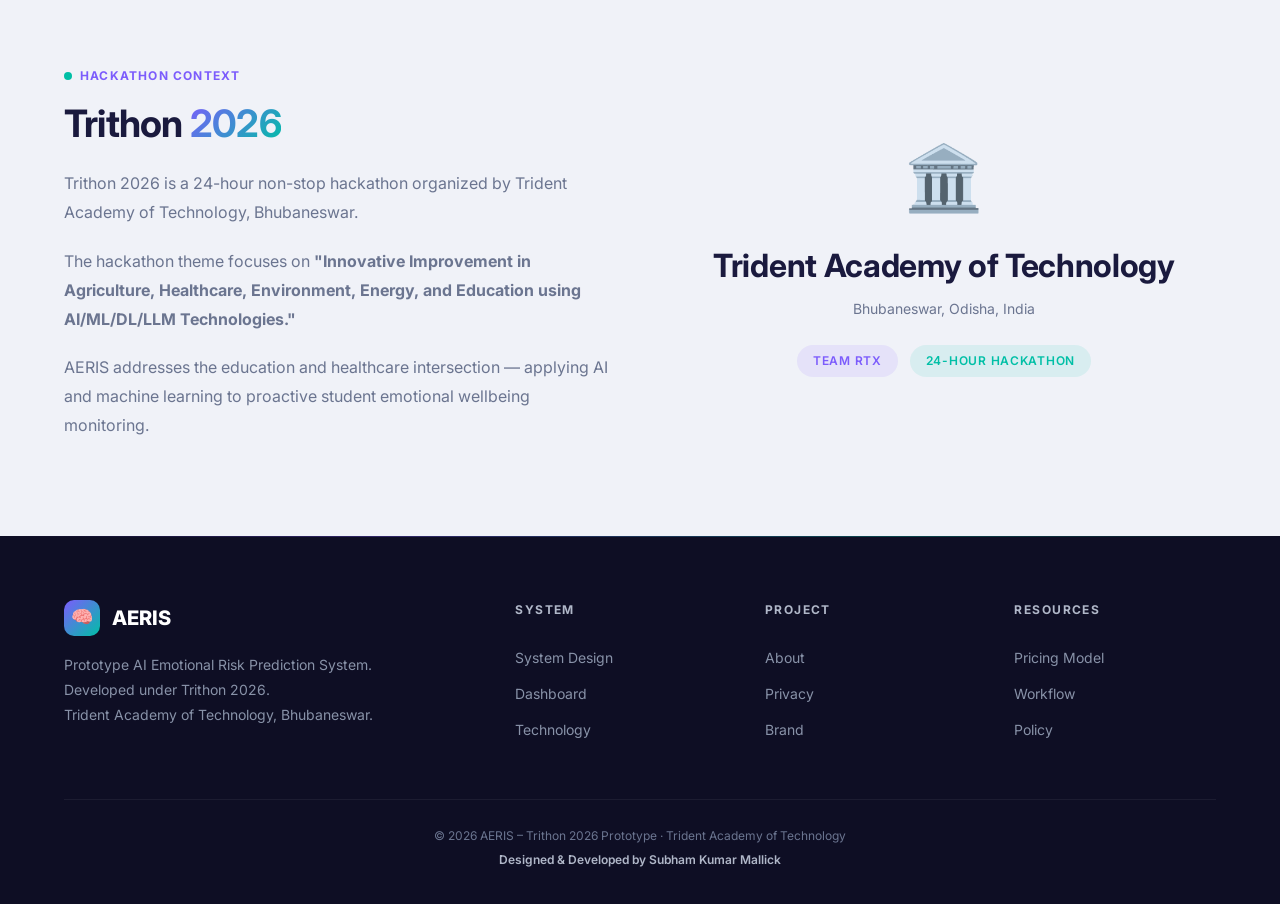
==== commit d5dcd4b0: "Add files via upload" ====
--- a/about.html
+++ b/about.html
@@ -4,9 +4,9 @@
 <head>
     <meta charset="UTF-8">
     <meta name="viewport" content="width=device-width, initial-scale=1.0">
-    <title>About – AERIS Project, Team RTX &amp; Tritthon 2026</title>
+    <title>About – AERIS Project, Team RTX &amp; Trithon 2026</title>
     <meta name="description"
-        content="AERIS is developed by Team RTX from Trident Academy of Technology as part of Tritthon 2026 Hackathon.">
+        content="AERIS is developed by Team RTX from Trident Academy of Technology as part of Trithon 2026 Hackathon.">
     <link rel="stylesheet" href="css/styles.css">
     <link rel="icon"
         href="data:image/svg+xml,<svg xmlns='http://www.w3.org/2000/svg' viewBox='0 0 100 100'><text y='.9em' font-size='90'>🧠</text></svg>">
@@ -201,7 +201,7 @@
             <h1 class="reveal" style="margin-bottom: var(--space-6);">About <span class="gradient-text">AERIS</span>
             </h1>
             <p class="section-subtitle reveal" style="margin: 0 auto; color: var(--color-gray-300);">
-                Developed by Team RTX from Trident Academy of Technology as part of Tritthon 2026 Hackathon.
+                Developed by Team RTX from Trident Academy of Technology as part of Trithon 2026 Hackathon.
             </p>
         </div>
     </section>
@@ -226,7 +226,7 @@
                         scoring with academic contextual data to generate structured risk assessments.
                     </p>
                     <p style="color: var(--color-gray-500); line-height: 1.8; max-width: 700px;">
-                        AERIS was developed as part of <strong>Tritthon 2026</strong>, a 24-hour non-stop hackathon
+                        AERIS was developed as part of <strong>Trithon 2026</strong>, a 24-hour non-stop hackathon
                         organized by Trident Academy of Technology under the theme of innovative AI/ML solutions for
                         education and healthcare.
                     </p>
@@ -252,7 +252,7 @@
             <div class="text-center" style="margin-bottom: var(--space-12);">
                 <span class="section-label reveal">Team RTX</span>
                 <h2 class="section-title reveal">Meet the <span class="gradient-text">Team</span></h2>
-                <p class="section-subtitle reveal">The team behind AERIS — brought together for Tritthon 2026.</p>
+                <p class="section-subtitle reveal">The team behind AERIS — brought together for Trithon 2026.</p>
             </div>
 
             <div class="team-grid stagger-children">
@@ -360,16 +360,16 @@
         </div>
     </section>
 
-    <!-- TRITTHON CONTEXT -->
-    <section class="section section--tinted" id="tritthon-context">
+    <!-- Trithon CONTEXT -->
+    <section class="section section--tinted" id="Trithon-context">
         <div class="container">
             <div class="grid-2" style="align-items: center; gap: var(--space-16);">
                 <div class="reveal-left">
                     <span class="section-label">Hackathon Context</span>
-                    <h2 class="section-title">Tritthon <span class="gradient-text">2026</span></h2>
+                    <h2 class="section-title">Trithon <span class="gradient-text">2026</span></h2>
                     <p
                         style="color: var(--color-gray-500); line-height: 1.8; margin-bottom: var(--space-5); max-width: 700px;">
-                        Tritthon 2026 is a 24-hour non-stop hackathon organized by Trident Academy of Technology,
+                        Trithon 2026 is a 24-hour non-stop hackathon organized by Trident Academy of Technology,
                         Bhubaneswar.
                     </p>
                     <p style="color: var(--color-gray-500); line-height: 1.8; max-width: 700px;">
@@ -408,7 +408,7 @@
                     <div class="footer-brand">
                         <div class="navbar-logo">🧠</div>AERIS
                     </div>
-                    <p class="footer-desc">Prototype AI Emotional Risk Prediction System.<br>Developed under Tritthon
+                    <p class="footer-desc">Prototype AI Emotional Risk Prediction System.<br>Developed under Trithon
                         2026.<br>Trident Academy of Technology, Bhubaneswar.</p>
                 </div>
                 <div>
@@ -428,7 +428,7 @@
                 </div>
             </div>
             <div class="footer-bottom">
-                <div>© 2026 AERIS – Tritthon 2026 Prototype · Trident Academy of Technology</div>
+                <div>© 2026 AERIS – Trithon 2026 Prototype · Trident Academy of Technology</div>
                 <div><strong>Designed &amp; Developed by Subham Kumar Mallick</strong></div>
             </div>
         </div>
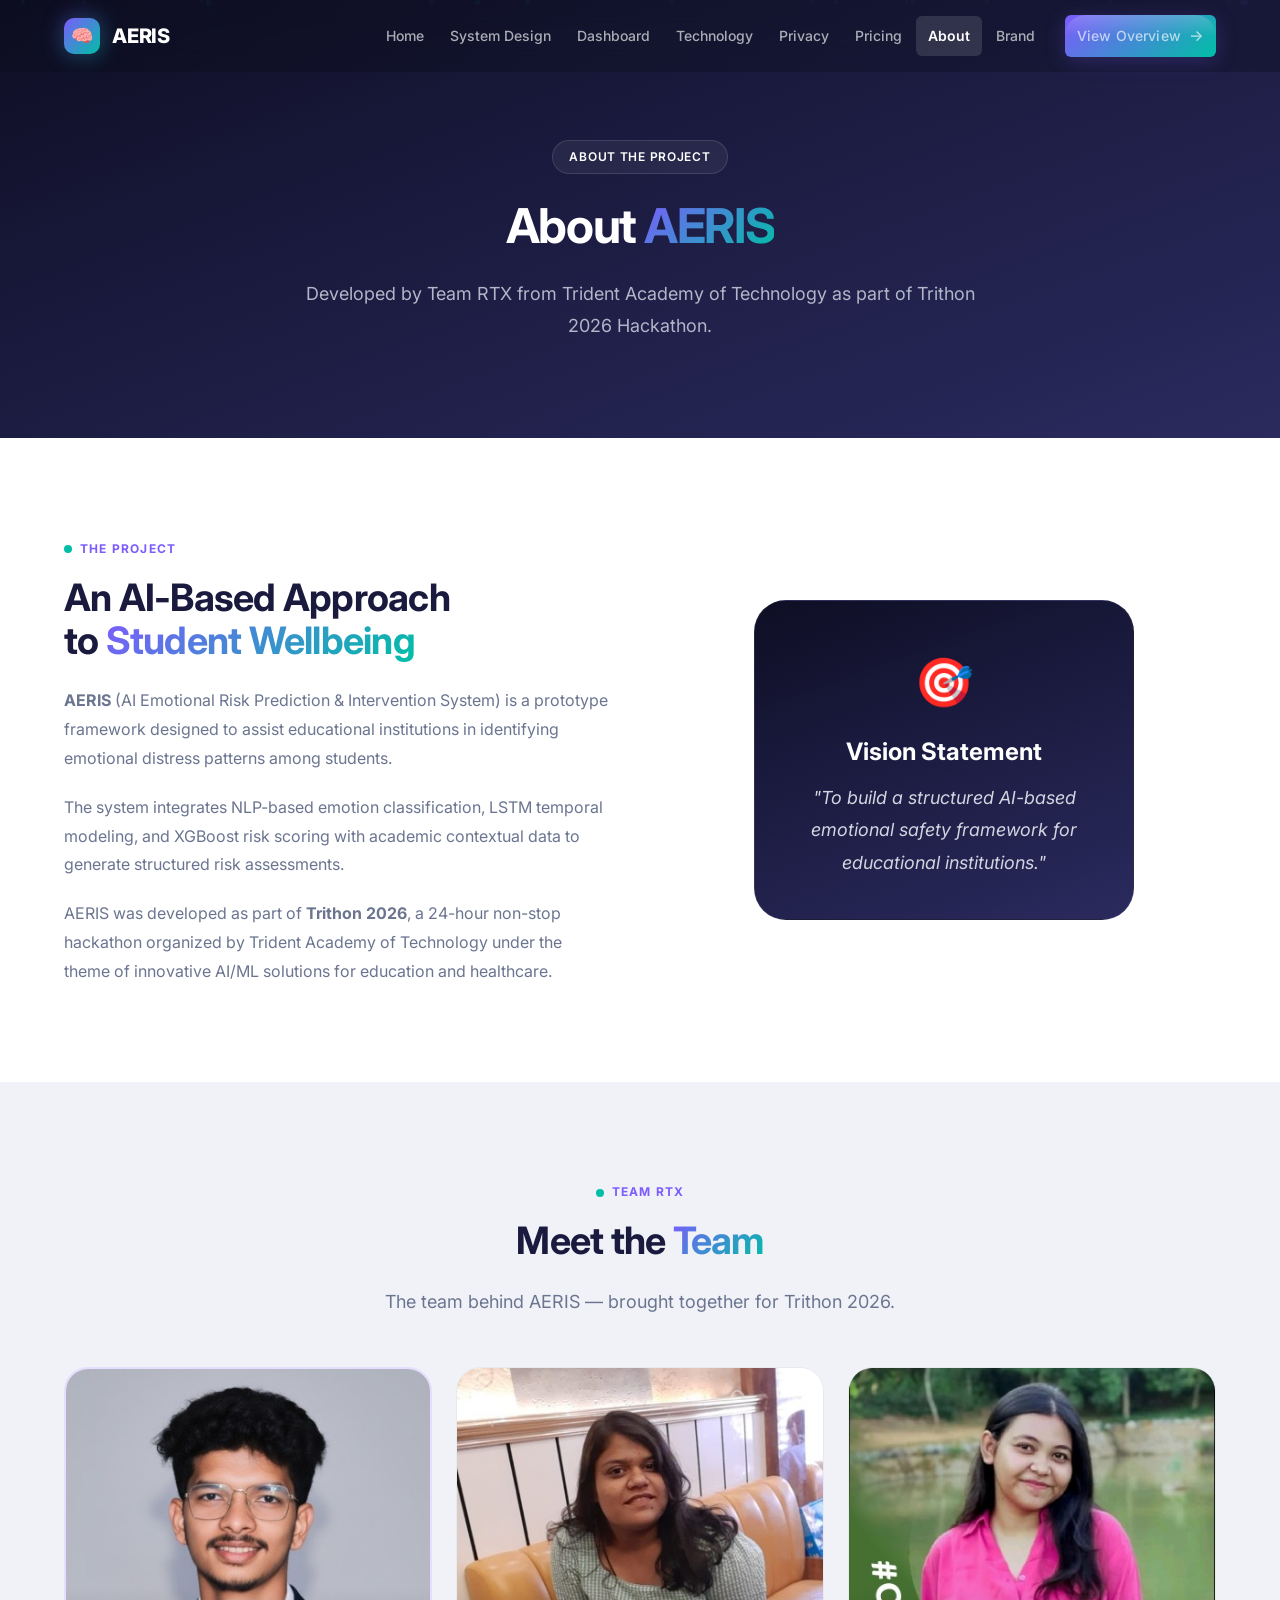
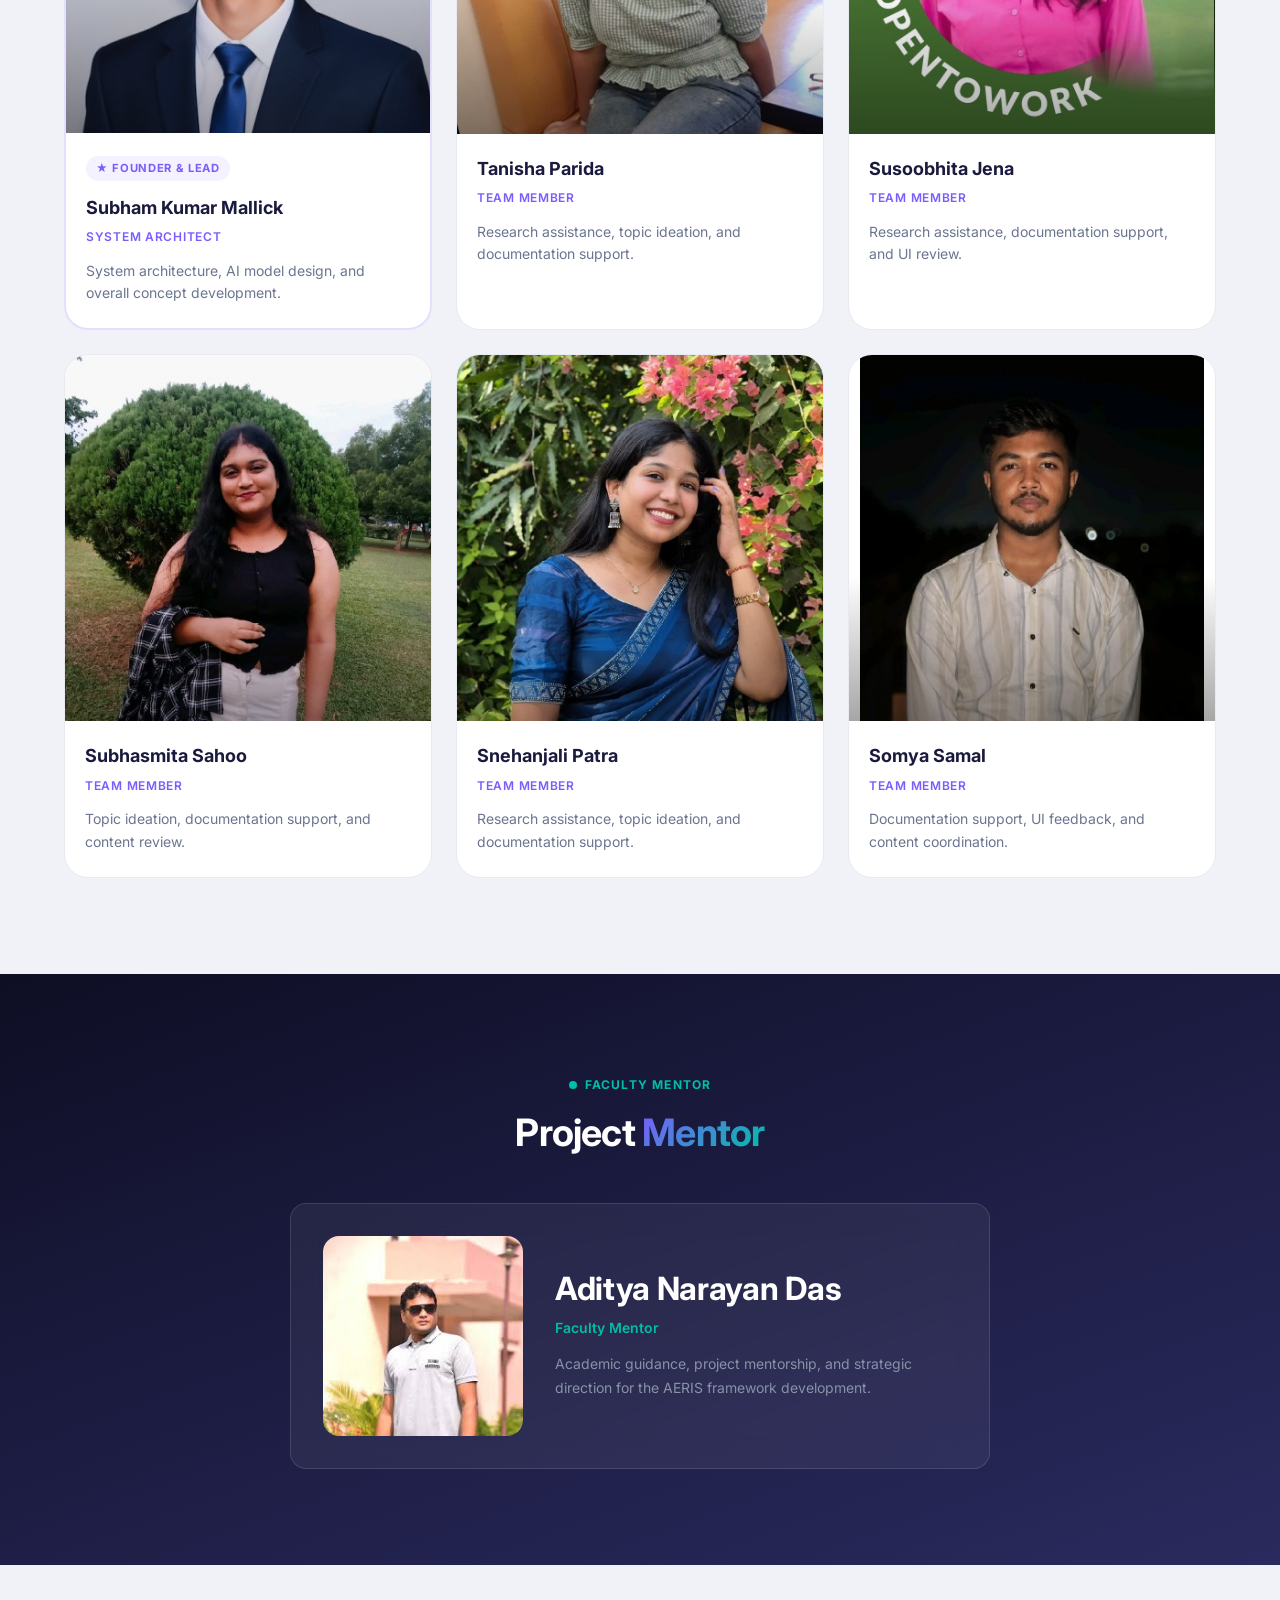
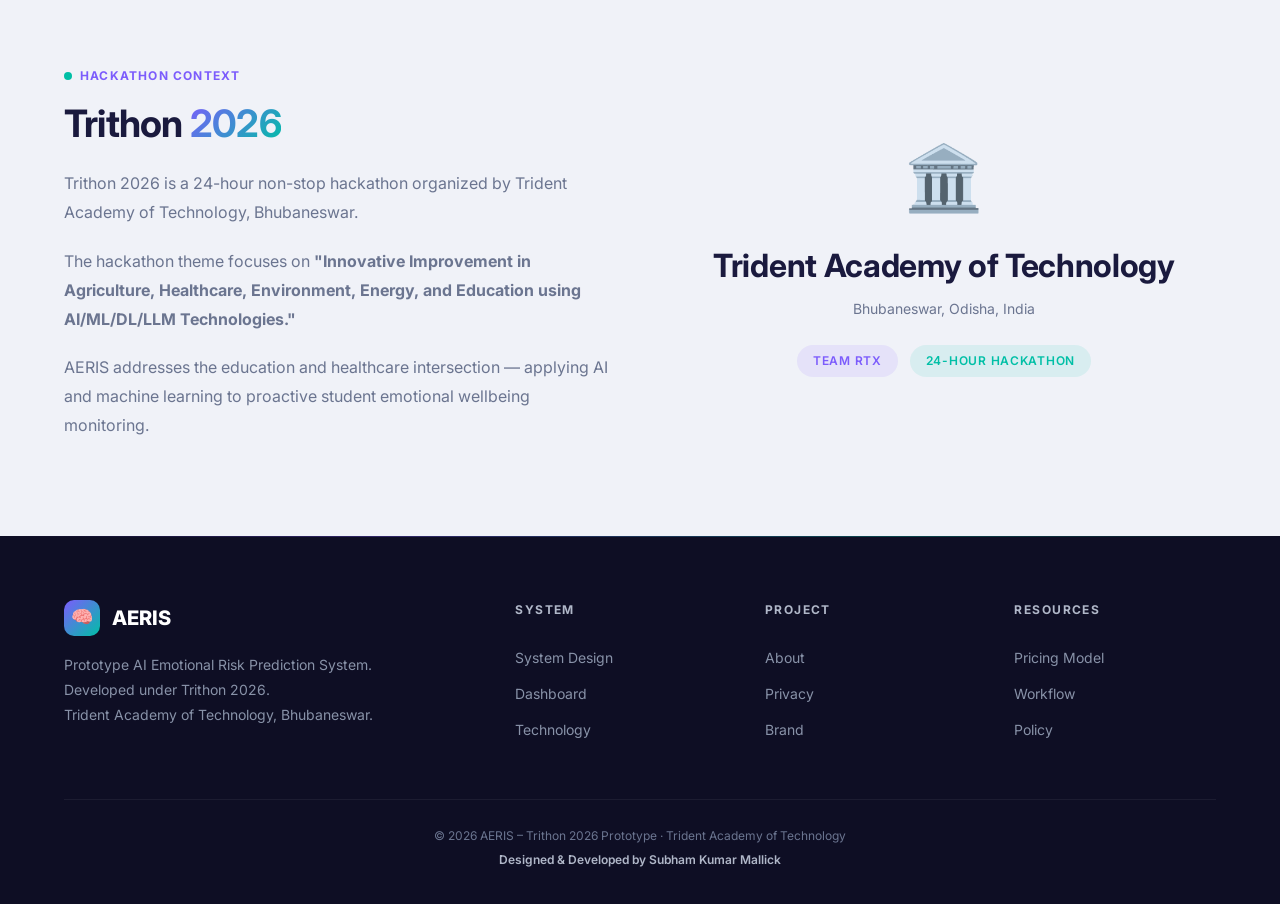
==== commit 2ed8877b: "Add files via upload" ====
--- a/about.html
+++ b/about.html
@@ -2,6 +2,7 @@
 <html lang="en">
 
 <head>
+    <meta name="google-site-verification" content="9GneUdkAJm1RzQAUMjqqXZBYtyENcYG-P2ZtTVGf7Zw" />
     <meta charset="UTF-8">
     <meta name="viewport" content="width=device-width, initial-scale=1.0">
     <title>About – AERIS Project, Team RTX &amp; Trithon 2026</title>
